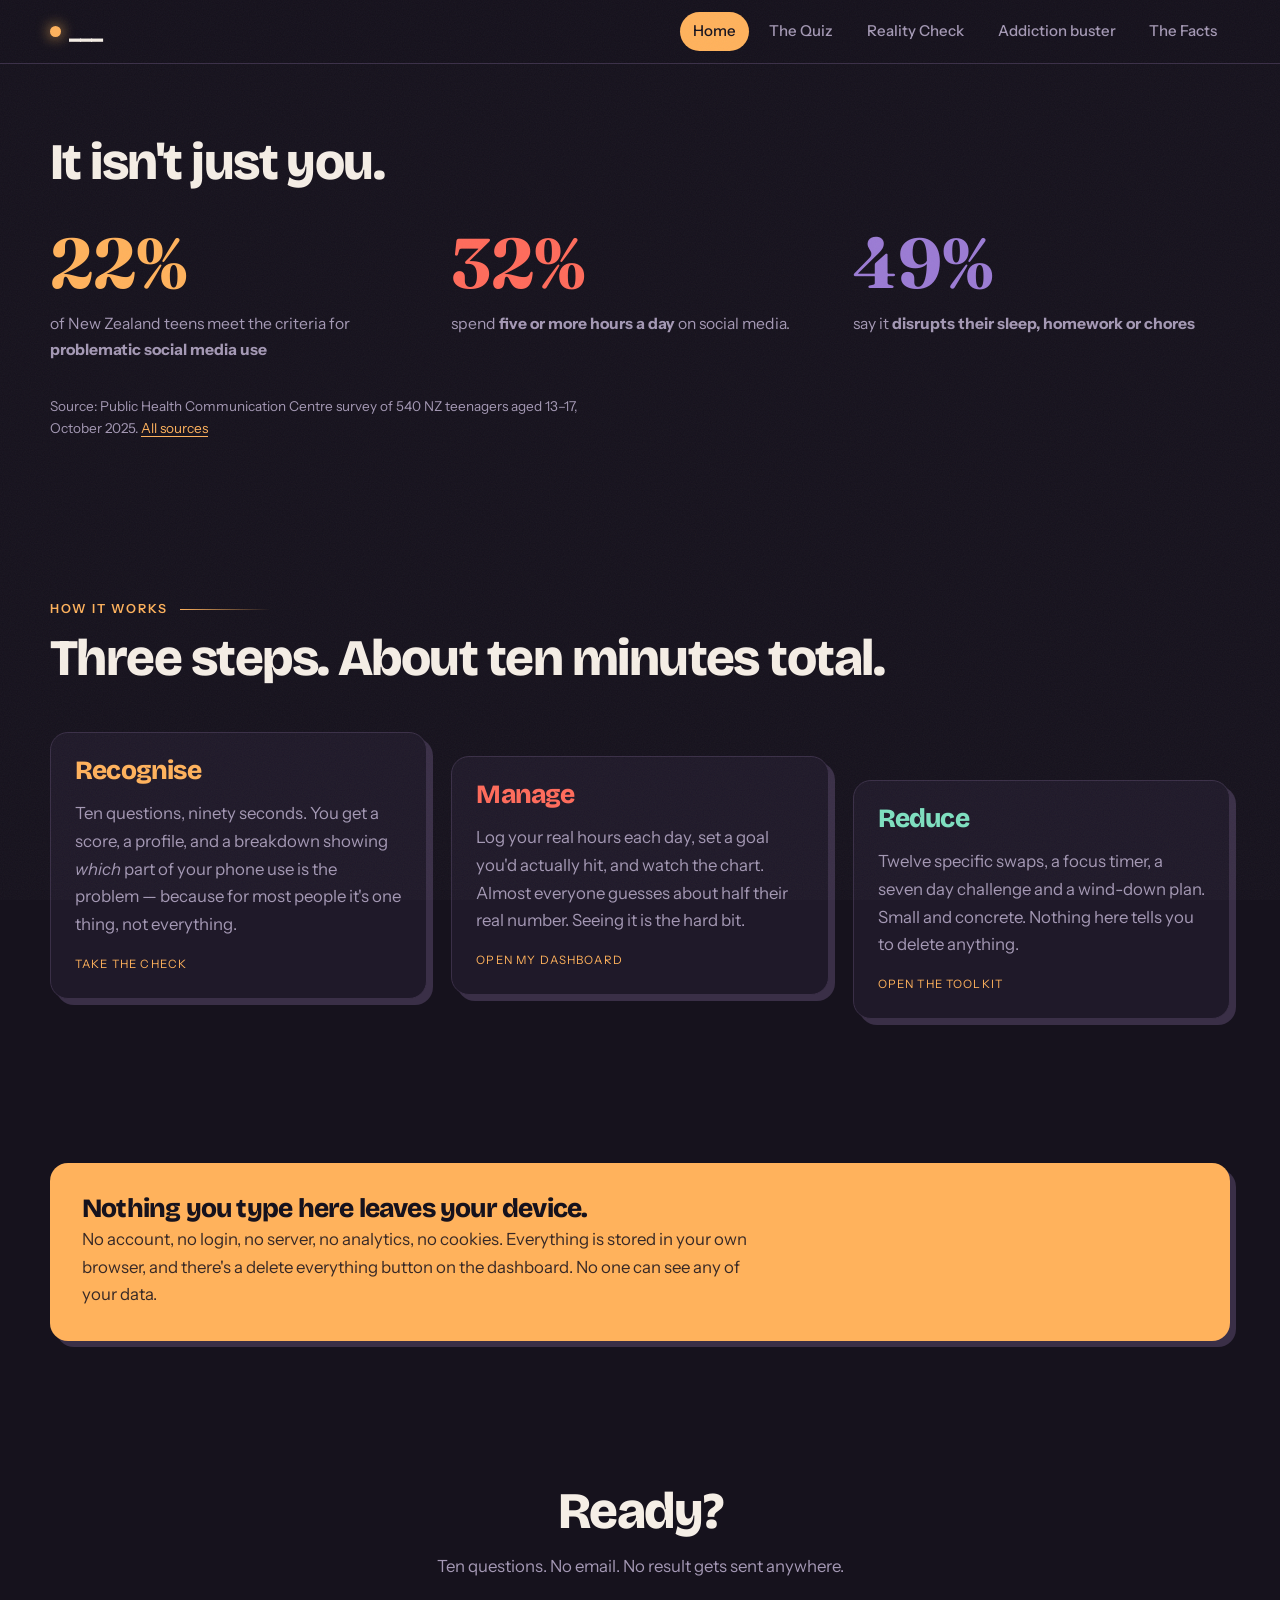
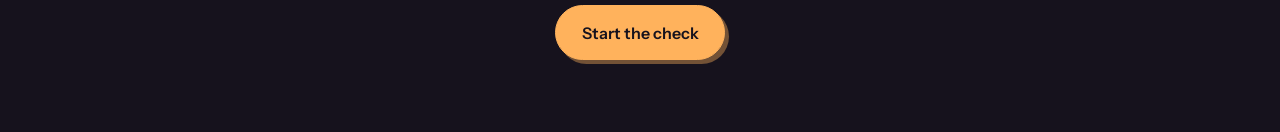
==== index.html @ 81e36aaa "Website rebuild commit" ====
<!DOCTYPE html>
<html lang="en-NZ" data-theme="dark">
<head>
<meta charset="UTF-8">
<meta name="viewport" content="width=device-width, initial-scale=1">
<title>screen addiction website</title>
<meta name="description" content="A private, judgement-free tool for NZ teenagers to recognise, manage and reduce screen addiction. Nothing leaves your device.">

<link rel="preconnect" href="https://fonts.googleapis.com">
<link rel="preconnect" href="https://fonts.gstatic.com" crossorigin>
<link href="https://fonts.googleapis.com/css2?family=Bricolage+Grotesque:opsz,wght@12..96,400;12..96,700;12..96,800&family=Instrument+Sans:wght@400;500;600&family=Fraunces:opsz,wght@9..144,700&display=swap" rel="stylesheet">
<link rel="stylesheet" href="style.css">
</head>
<body>

<a class="skip-link" href="#main">Skip to content</a>

<!-- ============================== HEADER ============================== -->
<header class="site-header">
  <div class="wrap">
    <a class="brand" href="index.html"><span class="brand-dot"></span>___</a>
    <nav class="nav" aria-label="Main">
      <a href="index.html" aria-current="page">Home</a>
      <a href="The Quiz.html">The Quiz</a>
      <a href="Reality Check.html">Reality Check</a>
      <a href="Addiction buster.html">Addiction buster</a>
      <a href="The facts.html">The Facts</a>
    </nav>
    
  </div>
</header>

<main id="main">
  
  <!-- ============================== STATS ============================= -->
  <section>
    <div class="wrap">
      
      <h2 class="reveal" style="margin-bottom:2.5rem">It isn't just you.</h2>

      <div class="grid grid-3">
        <div class="stat reveal">
          <div class="stat-num" data-count="22" data-suffix="%">22%</div>
          <p>of New Zealand teens meet the criteria for <strong>problematic social media use</strong></p>
        </div>
        <div class="stat reveal">
          <div class="stat-num" data-count="32" data-suffix="%">32%</div>
          <p>spend <strong>five or more hours a day</strong> on social media.</p>
        </div>
        <div class="stat reveal">
          <div class="stat-num" data-count="49" data-suffix="%">49%</div>
          <p>say it <strong>disrupts their sleep, homework or chores</strong></p>
        </div>
      </div>

      <p class="reveal" style="margin-top:2rem;font-size:.85rem;color:var(--muted)">
        Source: Public Health Communication Centre survey of 540 NZ teenagers aged 13–17, October 2025.
        <a href="learn.html#sources">All sources </a>
      </p>
    </div>
  </section>
<!-- ========================= STEPS ============================== -->
  <section>
    <div class="wrap">
      <p class="eyebrow reveal">How it works</p>
      <h2 class="reveal" style="margin-bottom:3rem">Three steps. About ten minutes total.</h2>

      <div class="grid grid-3 steps">
        <a href="check.html" class="card card-hard step reveal" style="text-decoration:none;color:inherit">
         
          <h3 style="color:var(--amber)">Recognise</h3>
          <p style="color:var(--muted)">Ten questions, ninety seconds. You get a score, a profile, and a breakdown showing
            <em>which</em> part of your phone use is the problem — because for most people it's one thing, not everything.</p>
          <span class="flip-hint">Take the check </span>
        </a>

        <a href="dashboard.html" class="card card-hard step reveal" style="text-decoration:none;color:inherit">
         
          <h3 style="color:var(--coral)">Manage</h3>
          <p style="color:var(--muted)">Log your real hours each day, set a goal you'd actually hit, and watch the chart.
            Almost everyone guesses about half their real number. Seeing it is the hard bit.</p>
          <span class="flip-hint">Open my dashboard </span>
        </a>

        <a href="toolkit.html" class="card card-hard step reveal" style="text-decoration:none;color:inherit">
         
          <h3 style="color:var(--mint)">Reduce</h3>
          <p style="color:var(--muted)">Twelve specific swaps, a focus timer, a seven day challenge and a wind-down plan.
            Small and concrete. Nothing here tells you to delete anything.</p>
          <span class="flip-hint">Open the toolkit </span>
        </a>
      </div>
    </div>
  </section>

<!-- ========================= PRIVACY ============================ -->
  <section>
    <div class="wrap">
      <div class="band reveal">
        <div style="flex:1;min-width:260px">
          <h3>Nothing you type here leaves your device.</h3>
          <p>No account, no login, no server, no analytics, no cookies. Everything is stored in your own browser,
             and there's a delete everything button on the dashboard. No one can see any of your data.</p>
        </div>
      </div>
    </div>
  </section>

  <!-- ============================== QUIZZ ============================ -->
  <section style="text-align:center">
    <div class="wrap">
      <h2 class="reveal">Ready?</h2>
      <p class="reveal" style="margin-inline:auto;color:var(--muted)">
        Ten questions. No email. No result gets sent anywhere.
      </p>
      <div class="btn-row reveal" style="justify-content:center;margin-top:1.5rem">
        <a class="btn btn-primary" href="check.html">Start the check </a> 





      </div>
    </div>
  </section>

</main>






</body></html>
    </head>
    <body>

        <script src="" async defer></script>
    </body>



</html>
---- style.css ----
/* ==========================================================================
   style.css
  (index.html)
       <link rel="stylesheet" href="css/style.css">
   ========================================================================== */

:root {
  /* ---- */
  --ink:    #16121D;   /* page background */
  --night:  #1F1929;   /* cards and raised surfaces */
  --raised: #271F33;   /* buttons, inputs, tracks */
  --edge:   #3A2F47;   /* hairline borders */
  --cream:  #F5EEE6;   /* main text */
  --muted:  #A498B4;   /* secondary text */

  --amber:  #FFB25C;   /* PRIMARY accent buttons, highlights, the glow */
  --coral:  #FF6B5B;   /* warnings, "over goal" */
  --mint:   #7EE0C0;   /* success, "under goal" */
  --violet: #9B7BD4;   /* third data colour */

  --on-accent: #16121D;  /* the main text colour */

  /* ---- Type */
  --display: "Bricolage Grotesque", "Trebuchet MS", sans-serif;  /* headings */
  --body:    "Instrument Sans", "Segoe UI", sans-serif;          /* body text */
  --figure:  "Fraunces", Georgia, serif;                         /* big numbers */

  /* ---- Spacing scale. */
  --s1: 0.5rem;  --s2: 0.75rem; --s3: 1rem;   --s4: 1.5rem;
  --s5: 2rem;    --s6: 3rem;    --s7: 4.5rem; --s8: 7rem;

  --radius: 18px;
  --maxw: 1180px;

  /* */
  --shadow-hard: 6px 6px 0 var(--edge);
}

/* ---- */
[data-theme="light"] {
  --ink:    #F5EEE6;
  --night:  #FFFFFF;
  --raised: #FBF6EF;
  --edge:   #E0D3C3;
  --cream:  #201A29;
  --muted:  #6B5F78;

  --amber:  #96530A;   /* 5.16:1 on cream */
  --coral:  #B82A17;   /* 5.40:1 on cream */
  --mint:   #0C6B52;   /* 5.63:1 on cream */
  --violet: #5B3FA0;   /* 6.85:1 on cream */

  --on-accent: #FFFFFF;
}


/* ==== BASE == */


*, *::before, *::after { box-sizing: border-box; }

html {
  scroll-behavior: smooth;
  -webkit-text-size-adjust: 100%;
  overflow-x: hidden;          
}

body {
  margin: 0;
  background: var(--ink);
  color: var(--cream);
  font-family: var(--body);
  font-size: 1.05rem;
  line-height: 1.65;
  -webkit-font-smoothing: antialiased;
  overflow-x: hidden;
}

h1, h2, h3, h4 {
  font-family: var(--display);
  font-weight: 800;
  letter-spacing: -0.03em;     
  line-height: 1.02;
  margin: 0 0 var(--s3);
  text-wrap: balance;          
}


h1 { font-size: clamp(2.6rem, 7vw, 5.2rem); }
h2 { font-size: clamp(2rem, 4.4vw, 3.2rem); }
h3 { font-size: clamp(1.25rem, 2.2vw, 1.65rem); }

p { margin: 0 0 var(--s3); max-width: 62ch; }   

a { color: var(--amber); text-decoration-thickness: 1px; text-underline-offset: 3px; }
a:hover { color: var(--cream); }

img, svg { max-width: 100%; }


:focus-visible {
  outline: 3px solid var(--amber);
  outline-offset: 3px;
  border-radius: 4px;
}


.sr-only {
  position: absolute; width: 1px; height: 1px;
  padding: 0; margin: -1px; overflow: hidden;
  clip: rect(0 0 0 0); white-space: nowrap; border: 0;
}

/* "Skip to content that is hidden until a keyboard user tabs to it. */
.skip-link {
  position: absolute; left: var(--s3); top: -100px;
  background: var(--amber); color: var(--on-accent);
  padding: var(--s2) var(--s4); border-radius: 0 0 12px 12px;
  font-weight: 600; z-index: 200; transition: top 0.2s;
}
.skip-link:focus { top: 0; }


/* ==TEXTURE */


body::after {
  content: "";
  position: fixed; inset: 0;
  pointer-events: none;
  z-index: 100;
  opacity: 0.045;
  background-image: url("data:image/svg+xml,%3Csvg xmlns='http://www.w3.org/2000/svg' width='200' height='200'%3E%3Cfilter id='n'%3E%3CfeTurbulence type='fractalNoise' baseFrequency='0.85' numOctaves='3'/%3E%3C/filter%3E%3Crect width='200' height='200' filter='url(%23n)'/%3E%3C/svg%3E");
}

/* ===LAYOUT HELPERS */


.wrap { width: min(100% - 2.5rem, var(--maxw)); margin-inline: auto; }


section { position: relative; padding-block: var(--s7); overflow-x: clip; }


.eyebrow {
  font-family: var(--body);
  font-size: 0.78rem;
  font-weight: 600;
  letter-spacing: 0.16em;
  text-transform: uppercase;
  color: var(--amber);
  margin-bottom: var(--s2);
  display: flex; align-items: center; gap: var(--s2);
}
.eyebrow::after {
  content: ""; height: 1px; flex: 1; max-width: 90px;
  background: linear-gradient(90deg, var(--amber), transparent);
}

.lede { font-size: 1.2rem; color: var(--muted); max-width: 58ch; }


.grid { display: grid; gap: var(--s4); }
.grid-3 { grid-template-columns: repeat(auto-fit, minmax(260px, 1fr)); }
.grid-2 { grid-template-columns: repeat(auto-fit, minmax(320px, 1fr)); }


/* ==HEADER & NAV */

.site-header {
  position: sticky; top: 0; z-index: 90;
  
  background: color-mix(in srgb, var(--ink) 86%, transparent);
  backdrop-filter: blur(14px);
  border-bottom: 1px solid var(--edge);
}
.site-header .wrap {
  display: flex; align-items: center; justify-content: space-between;
  gap: var(--s4); padding-block: var(--s2);
}

.brand {
  font-family: var(--display); font-weight: 800; font-size: 1.4rem;
  letter-spacing: -0.04em; color: var(--cream); text-decoration: none;
  display: flex; align-items: center; gap: 0.5rem;
}
.brand-dot {
  width: 11px; height: 11px; border-radius: 50%;
  background: var(--amber);
  box-shadow: 0 0 14px var(--amber);   /* the glow around the logo dot */
}

.nav { display: flex; gap: var(--s1); align-items: center; }
.nav a {
  color: var(--muted); text-decoration: none;
  font-size: 0.94rem; font-weight: 500;
  padding: 0.45rem 0.8rem; border-radius: 999px;
  transition: color 0.2s, background 0.2s;
}
.nav a:hover { color: var(--cream); background: var(--raised); }


.nav a[aria-current="page"] { color: var(--on-accent); background: var(--amber); }

.theme-toggle {
  background: var(--raised); border: 1px solid var(--edge); color: var(--cream);
  width: 40px; height: 40px; border-radius: 50%; cursor: pointer;
  display: grid; place-items: center; font-size: 1.05rem;
  transition: transform 0.2s, border-color 0.2s;
}
.theme-toggle:hover { transform: rotate(-18deg); border-color: var(--amber); }


/* ===BUTTONS */

.btn {
  display: inline-flex; align-items: center; justify-content: center; gap: 0.55rem;
  font-family: var(--body); font-weight: 600; font-size: 1rem;
  padding: 0.85rem 1.6rem;
  min-height: 48px;              
  border-radius: 999px;
  border: 1px solid var(--edge);
  background: var(--raised); color: var(--cream);
  text-decoration: none; cursor: pointer;
  transition: transform 0.18s, box-shadow 0.18s, background 0.18s;
}
.btn:hover { transform: translateY(-2px); color: var(--cream); }
.btn:active { transform: translateY(0); }
.btn:disabled { opacity: 0.45; cursor: not-allowed; transform: none; }


.btn-primary {
  background: var(--amber); color: var(--on-accent); border-color: var(--amber);
  box-shadow: 4px 4px 0 color-mix(in srgb, var(--amber) 40%, var(--ink));
}
.btn-primary:hover {
  color: var(--on-accent);
  box-shadow: 2px 2px 0 color-mix(in srgb, var(--amber) 40%, var(--ink));
}
.btn-ghost { background: transparent; }

.btn-row { display: flex; flex-wrap: wrap; gap: var(--s2); }


/* ===CARDS & THE PRIVACY BAND */

.card {
  background: var(--night);
  border: 1px solid var(--edge);
  border-radius: var(--radius);
  padding: var(--s4);
  position: relative;
}
.card-hard { box-shadow: var(--shadow-hard); }


.band {
  background: var(--amber); color: var(--on-accent);
  border-radius: var(--radius); padding: var(--s5);
  display: flex; align-items: center; gap: var(--s4); flex-wrap: wrap;
  box-shadow: var(--shadow-hard);
}
.band h3 { margin: 0 0 0.25rem; color: var(--on-accent); }
.band p  { margin: 0; color: var(--on-accent); opacity: 0.85; }
.band .lock { font-size: 2.6rem; line-height: 1; }

/* Small uppercase amber link text at the bottom of the step cards. */
.flip-hint {
  display: block; font-size: 0.72rem; letter-spacing: 0.1em;
  text-transform: uppercase; color: var(--amber);
}


/* ==========HERO - PICKUP COUNTER */

.hero { padding-block: var(--s8) var(--s7); overflow: hidden; }

.hero-inner {
  display: grid; grid-template-columns: 1.35fr 0.65fr;
  gap: var(--s6); align-items: center;
  position: relative; z-index: 1;      /* sits above the .glow */
}

.hero h1 .hl { color: var(--amber); position: relative; white-space: nowrap; }

.hero h1 .hl::after {
  content: ""; position: absolute;
  left: 0; right: 0; bottom: -0.06em; height: 0.12em;
  background: var(--amber); opacity: 0.35;
  border-radius: 999px;
  transform: rotate(-0.6deg);
}

/* The 96  */
.counter-block { text-align: center; }
.counter-num {
  font-family: var(--figure);          
  font-size: clamp(5rem, 13vw, 9rem);
  font-weight: 700; line-height: 0.85;
  color: var(--amber);
  text-shadow: 0 0 60px color-mix(in srgb, var(--amber) 45%, transparent);
  font-variant-numeric: tabular-nums;  
}
.counter-label {
  font-size: 0.8rem; letter-spacing: 0.15em; text-transform: uppercase;
  color: var(--muted); margin-top: var(--s2);
}


/* ===STATS AND THE THREE NUMBERED STEPS */

.stat { text-align: left; }
.stat-num {
  font-family: var(--figure); font-weight: 700;
  font-size: clamp(3rem, 6vw, 4.4rem); line-height: 1;
  color: var(--amber); font-variant-numeric: tabular-nums;
}

.stat:nth-child(2) .stat-num { color: var(--coral); }
.stat:nth-child(3) .stat-num { color: var(--violet); }
.stat p { color: var(--muted); margin: var(--s2) 0 0; font-size: 0.98rem; }


.step { position: relative; overflow: hidden; }
.step .ghost-num {
  position: absolute; top: -2.2rem; right: -0.5rem;
  font-family: var(--display); font-weight: 800; font-size: 8rem;
  color: var(--cream); opacity: 0.05;
  pointer-events: none; line-height: 1;
}

/* Staircase the three cards down the page so the row isn't a flat line. */
.steps { align-items: start; }
.steps .step:nth-child(2) { margin-top: var(--s4); }
.steps .step:nth-child(3) { margin-top: calc(var(--s4) * 2); }


/* ====FOOTER */

.site-footer {
  border-top: 1px solid var(--edge);
  padding-block: var(--s6) var(--s5);
  color: var(--muted); font-size: 0.9rem;
}
.site-footer h4 { font-size: 1rem; color: var(--cream); margin-bottom: var(--s2); }
.site-footer ul { list-style: none; padding: 0; margin: 0; }
.site-footer li { margin-bottom: 0.35rem; }
.footer-bottom {
  margin-top: var(--s5); padding-top: var(--s4);
  border-top: 1px solid var(--edge); font-size: 0.82rem;
}


/* ====MOTION & SCROLL REVEALS */




@keyframes riseIn {
  from { opacity: 0; transform: translateY(26px); }
  to   { opacity: 1; transform: none; }
}
.load-in > * { animation: riseIn 0.8s cubic-bezier(0.2, 0.7, 0.3, 1) both; }
.load-in > *:nth-child(1) { animation-delay: 0.05s; }
.load-in > *:nth-child(2) { animation-delay: 0.12s; }
.load-in > *:nth-child(3) { animation-delay: 0.19s; }
.load-in > *:nth-child(4) { animation-delay: 0.26s; }
.load-in > *:nth-child(5) { animation-delay: 0.33s; }


@media (prefers-reduced-motion: reduce) {
  *, *::before, *::after {
    animation-duration: 0.001ms !important;
    animation-iteration-count: 1 !important;
    transition-duration: 0.001ms !important;
    scroll-behavior: auto !important;
  }
  .reveal { opacity: 1; transform: none; }
}


/* ====RESPONSIVE for mobile etc devices */

/*iPad size devices */
@media (max-width: 900px) {
  .hero-inner { grid-template-columns: 1fr; gap: var(--s5); }
  .counter-block { order: -1; }             
  .steps .step { margin-top: 0 !important; } 
}

/* ---- Phones */
@media (max-width: 640px) {
  :root { --s7: 3.2rem; --s8: 4rem; }        

  .site-header .wrap { flex-wrap: wrap; gap: var(--s2); }
  .nav {
    order: 3; flex: 0 0 100%;
    overflow-x: auto; -webkit-overflow-scrolling: touch;
    padding-bottom: 0.4rem; scrollbar-width: none;
  }
  .nav::-webkit-scrollbar { display: none; }
  .nav a { white-space: nowrap; flex: 0 0 auto; }

  .band { flex-direction: column; align-items: flex-start; }

  .btn { width: 100%; }                      
  .btn-row .btn { width: auto; flex: 1 1 auto; }
}


@media print {
  .site-header, .site-footer, .btn, body::after, .glow { display: none !important; }
  body { background: #fff; color: #000; }
}
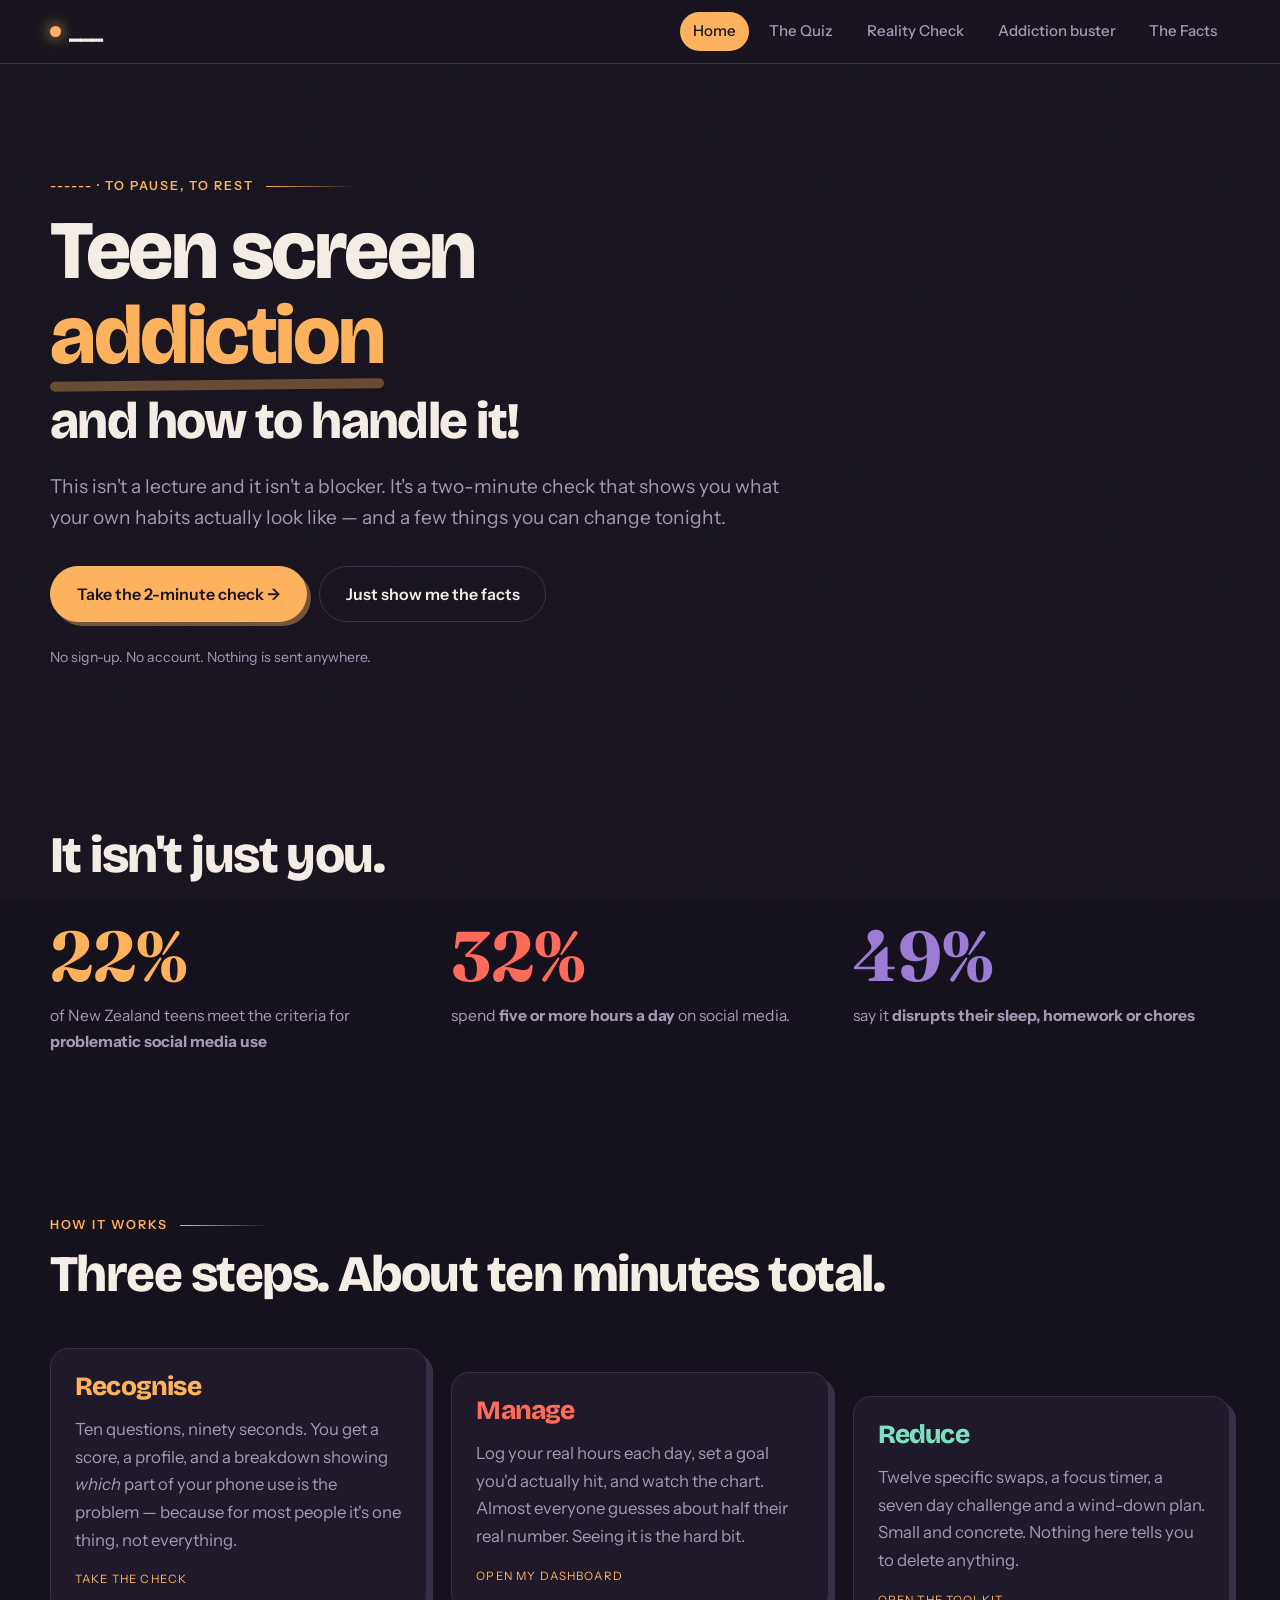
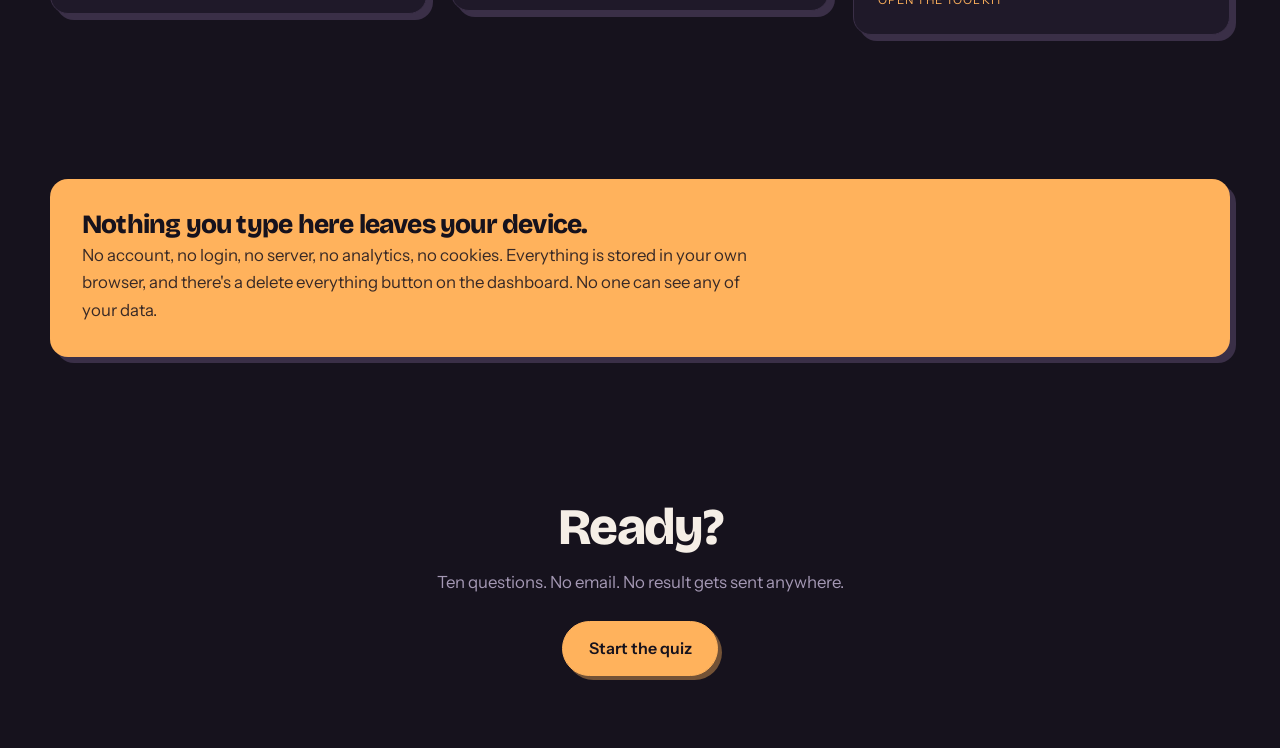
==== commit 6f7171f7: "changed page title - code:" ====
--- a/index.html
+++ b/index.html
@@ -31,8 +31,42 @@
 </header>
 
 <main id="main">
+
+
+  <!-- ============================== HERO ============================== -->
+  <section class="hero">
+    <div class="glow" aria-hidden="true"></div>
+    <div class="wrap">
+      <div class="hero-inner load-in">
+        <div>
+          <p class="eyebrow">------ · to pause, to rest</p>
+          <h1>Teen screen <span class="hl">addiction</span></h1>
+          <h2>and how to handle it!</h2>
+          <p class="lede" style="margin-top:1.5rem">
+            This isn't a lecture and it isn't a blocker. It's a two-minute check
+            that shows you what your own habits actually look like — and a few
+            things you can change tonight.
+          </p>
+          <div class="btn-row" style="margin-top:2rem">
+            <a class="btn btn-primary" href="The Quiz.html">Take the 2-minute check →</a>
+            <a class="btn btn-ghost" href="The facts.html">Just show me the facts</a>
+          </div>
+          <p style="margin-top:1.5rem;font-size:.88rem;color:var(--muted)">
+            No sign-up. No account. Nothing is sent anywhere.
+          </p>
+        </div>
+
+        <div>
+
+        </div>
+      </div>
+    </div>
+  </section>
+
+
+
+  <!-- ============================== STATS ============================= -->
   
-  <!-- ============================== STATS ============================= -->
   <section>
     <div class="wrap">
       
@@ -53,9 +87,6 @@
         </div>
       </div>
 
-      <p class="reveal" style="margin-top:2rem;font-size:.85rem;color:var(--muted)">
-        Source: Public Health Communication Centre survey of 540 NZ teenagers aged 13–17, October 2025.
-        <a href="learn.html#sources">All sources </a>
       </p>
     </div>
   </section>
@@ -66,7 +97,7 @@
       <h2 class="reveal" style="margin-bottom:3rem">Three steps. About ten minutes total.</h2>
 
       <div class="grid grid-3 steps">
-        <a href="check.html" class="card card-hard step reveal" style="text-decoration:none;color:inherit">
+        <a href="The Quiz.html" class="card card-hard step reveal" style="text-decoration:none;color:inherit">
          
           <h3 style="color:var(--amber)">Recognise</h3>
           <p style="color:var(--muted)">Ten questions, ninety seconds. You get a score, a profile, and a breakdown showing
@@ -74,7 +105,7 @@
           <span class="flip-hint">Take the check </span>
         </a>
 
-        <a href="dashboard.html" class="card card-hard step reveal" style="text-decoration:none;color:inherit">
+        <a href="Reality Check.html" class="card card-hard step reveal" style="text-decoration:none;color:inherit">
          
           <h3 style="color:var(--coral)">Manage</h3>
           <p style="color:var(--muted)">Log your real hours each day, set a goal you'd actually hit, and watch the chart.
@@ -82,7 +113,7 @@
           <span class="flip-hint">Open my dashboard </span>
         </a>
 
-        <a href="toolkit.html" class="card card-hard step reveal" style="text-decoration:none;color:inherit">
+        <a href="Addiction buster.html" class="card card-hard step reveal" style="text-decoration:none;color:inherit">
          
           <h3 style="color:var(--mint)">Reduce</h3>
           <p style="color:var(--muted)">Twelve specific swaps, a focus timer, a seven day challenge and a wind-down plan.
@@ -114,7 +145,7 @@
         Ten questions. No email. No result gets sent anywhere.
       </p>
       <div class="btn-row reveal" style="justify-content:center;margin-top:1.5rem">
-        <a class="btn btn-primary" href="check.html">Start the check </a> 
+        <a class="btn btn-primary" href="The Quiz.html">Start the quiz </a> 
 
 
 
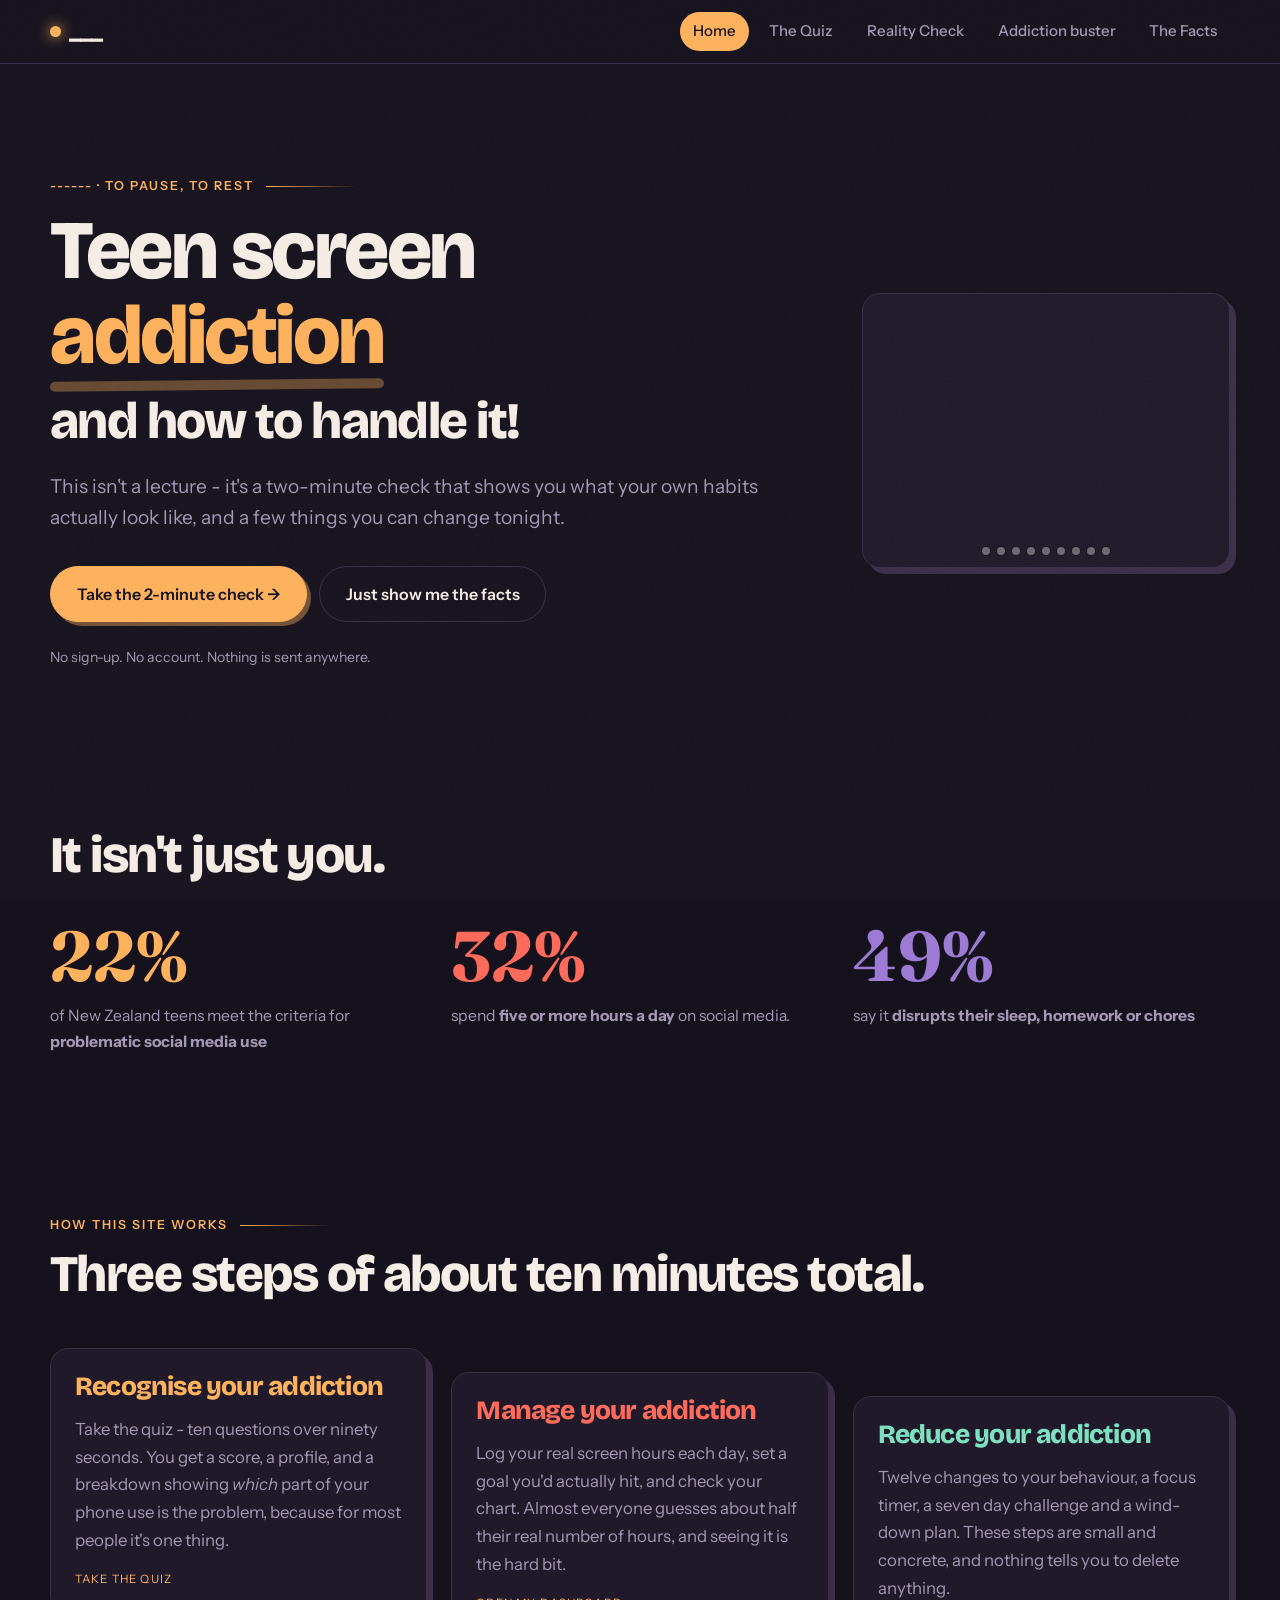
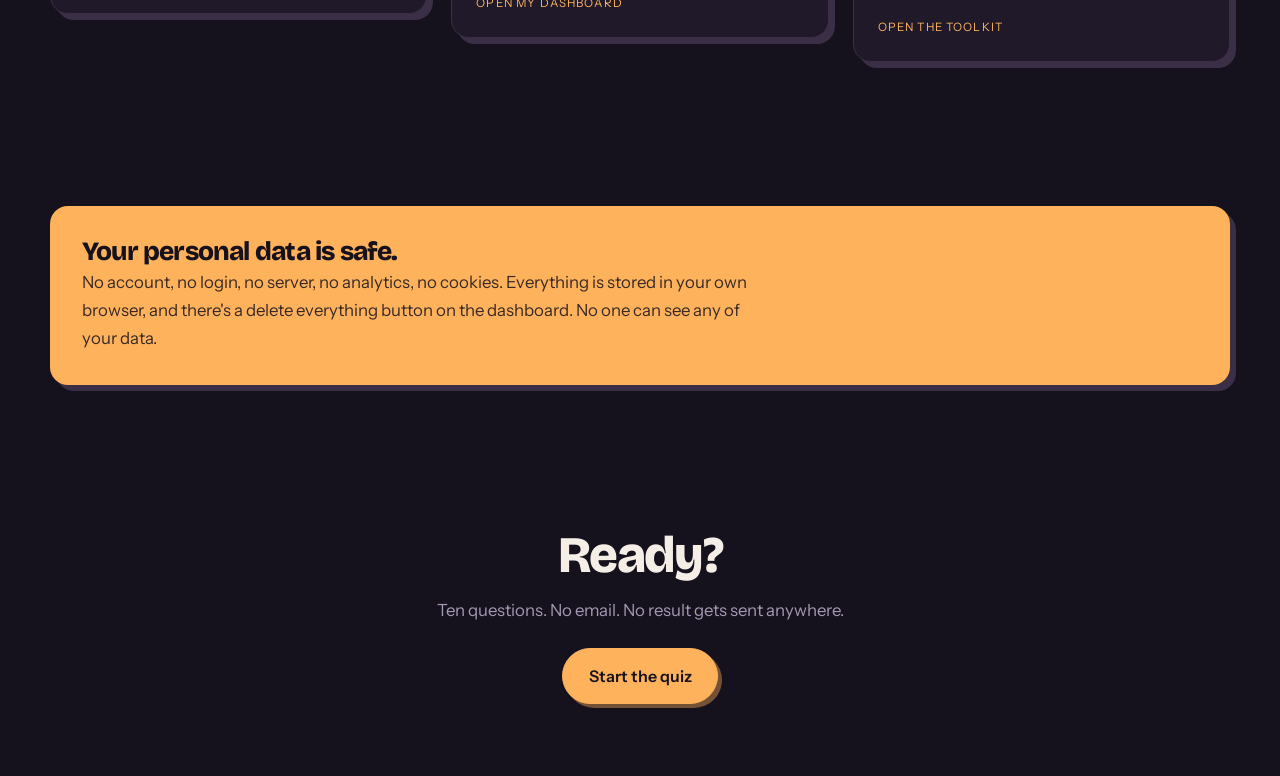
==== commit c6c1cc98: "updated photo cycle and added quiz questions" ====
--- a/index.html
+++ b/index.html
@@ -43,8 +43,8 @@
           <h1>Teen screen <span class="hl">addiction</span></h1>
           <h2>and how to handle it!</h2>
           <p class="lede" style="margin-top:1.5rem">
-            This isn't a lecture and it isn't a blocker. It's a two-minute check
-            that shows you what your own habits actually look like — and a few
+            This isn't a lecture - it's a two-minute check
+            that shows you what your own habits actually look like, and a few
             things you can change tonight.
           </p>
           <div class="btn-row" style="margin-top:2rem">
@@ -58,6 +58,24 @@
 
         <div>
 
+  <div>
+    <div>
+  <div class="slideshow">
+    <img src="Kidsonphone1.jpeg" alt="Teenager in bed looking at phone while on computer.">
+    <img src="Kidsonphone2.jpeg" alt="two teenagers, one sitting outsidewhile on their devices.">
+    <img src="Kidsonphone3.jpeg" alt="close up of two teenagers on their phones.">
+    <img src="Kidsonphone4.jpeg" alt="three teenagers looking at a computer.">
+    <img src="Kidsonphone5.jpeg" alt="Bird eye veiw over looking teenager lying down in bed surrounded by devices.">
+    <img src="Kidsonphone6.jpeg" alt="Teenager lying in bed looking at computer.">
+    <img src="Kidsonphone7.jpeg" alt="Teenager in bed surrounded by lots of devices.">
+    <img src="Kidsonphone8.jpeg" alt="Four teenagers in nature but are all looking at their phones.">
+    <img src="Kidsonphone9.jpeg" alt="Three teenagers looking at their phones and computers.">
+     <div class="slideshow-dots" aria-hidden="true">
+        <span></span><span></span><span></span><span></span><span></span><span></span><span></span><span></span><span></span>
+</div>
+    </div>
+  </div>
+</div>
         </div>
       </div>
     </div>
@@ -93,31 +111,31 @@
 <!-- ========================= STEPS ============================== -->
   <section>
     <div class="wrap">
-      <p class="eyebrow reveal">How it works</p>
-      <h2 class="reveal" style="margin-bottom:3rem">Three steps. About ten minutes total.</h2>
+      <p class="eyebrow reveal">How this site works</p>
+      <h2 class="reveal" style="margin-bottom:3rem">Three steps of about ten minutes total.</h2>
 
       <div class="grid grid-3 steps">
         <a href="The Quiz.html" class="card card-hard step reveal" style="text-decoration:none;color:inherit">
          
-          <h3 style="color:var(--amber)">Recognise</h3>
-          <p style="color:var(--muted)">Ten questions, ninety seconds. You get a score, a profile, and a breakdown showing
-            <em>which</em> part of your phone use is the problem — because for most people it's one thing, not everything.</p>
-          <span class="flip-hint">Take the check </span>
+          <h3 style="color:var(--amber)">Recognise your addiction</h3>
+          <p style="color:var(--muted)">Take the quiz - ten questions over ninety seconds. You get a score, a profile, and a breakdown showing
+            <em>which</em> part of your phone use is the problem, because for most people it's one thing.</p>
+          <span class="flip-hint">Take the quiz</span>
         </a>
 
         <a href="Reality Check.html" class="card card-hard step reveal" style="text-decoration:none;color:inherit">
          
-          <h3 style="color:var(--coral)">Manage</h3>
-          <p style="color:var(--muted)">Log your real hours each day, set a goal you'd actually hit, and watch the chart.
-            Almost everyone guesses about half their real number. Seeing it is the hard bit.</p>
+          <h3 style="color:var(--coral)">Manage your addiction</h3>
+          <p style="color:var(--muted)">Log your real screen hours each day, set a goal you'd actually hit, and check your chart.
+            Almost everyone guesses about half their real number of hours, and seeing it is the hard bit.</p>
           <span class="flip-hint">Open my dashboard </span>
         </a>
 
         <a href="Addiction buster.html" class="card card-hard step reveal" style="text-decoration:none;color:inherit">
          
-          <h3 style="color:var(--mint)">Reduce</h3>
-          <p style="color:var(--muted)">Twelve specific swaps, a focus timer, a seven day challenge and a wind-down plan.
-            Small and concrete. Nothing here tells you to delete anything.</p>
+          <h3 style="color:var(--mint)">Reduce your addiction</h3>
+          <p style="color:var(--muted)">Twelve changes to your behaviour, a focus timer, a seven day challenge and a wind-down plan.
+            These steps are small and concrete, and nothing tells you to delete anything.</p>
           <span class="flip-hint">Open the toolkit </span>
         </a>
       </div>
@@ -129,7 +147,7 @@
     <div class="wrap">
       <div class="band reveal">
         <div style="flex:1;min-width:260px">
-          <h3>Nothing you type here leaves your device.</h3>
+          <h3>Your personal data is safe.</h3>
           <p>No account, no login, no server, no analytics, no cookies. Everything is stored in your own browser,
              and there's a delete everything button on the dashboard. No one can see any of your data.</p>
         </div>
@@ -147,19 +165,11 @@
       <div class="btn-row reveal" style="justify-content:center;margin-top:1.5rem">
         <a class="btn btn-primary" href="The Quiz.html">Start the quiz </a> 
 
-
-
-
-
       </div>
     </div>
   </section>
 
 </main>
-
-
-
-
 
 
 </body></html>
--- a/style.css
+++ b/style.css
@@ -411,4 +411,89 @@
 @media print {
   .site-header, .site-footer, .btn, body::after, .glow { display: none !important; }
   body { background: #fff; color: #000; }
-}+}
+
+/*========================== images cycle ====================== */
+ 
+ 
+.slideshow {
+  position: relative;
+  aspect-ratio: 4 / 3;
+  border-radius: var(--radius);
+  overflow: hidden;
+  border: 1px solid var(--edge);
+  box-shadow: var(--shadow-hard);
+  background: var(--night);
+}
+ 
+.slideshow img {
+  position: absolute;
+  inset: 0;
+  width: 100%;
+  height: 100%;
+  object-fit: cover;
+  opacity: 0;
+  animation: slideFade 36s infinite;
+}
+ 
+@keyframes slideFade {
+  0%   { opacity: 0; }
+  2%   { opacity: 1; }
+  11%  { opacity: 1; }
+  13%  { opacity: 0; }
+  100% { opacity: 0; }
+}
+ 
+.slideshow img:nth-of-type(1) { animation-delay: 0s;  }
+.slideshow img:nth-of-type(2) { animation-delay: 4s;  }
+.slideshow img:nth-of-type(3) { animation-delay: 8s;  }
+.slideshow img:nth-of-type(4) { animation-delay: 12s; }
+.slideshow img:nth-of-type(5) { animation-delay: 16s; }
+.slideshow img:nth-of-type(6) { animation-delay: 20s; }
+.slideshow img:nth-of-type(7) { animation-delay: 24s; }
+.slideshow img:nth-of-type(8) { animation-delay: 28s; }
+.slideshow img:nth-of-type(9) { animation-delay: 32s; }
+ 
+.slideshow:hover img,
+.slideshow:hover .slideshow-dots span { animation-play-state: paused; }
+ 
+.slideshow-dots {
+  position: absolute;
+  left: 0; right: 0; bottom: 12px;
+  display: flex; justify-content: center; gap: 7px;
+  z-index: 2;
+}
+ 
+.slideshow-dots span {
+  width: 8px; height: 8px;
+  border-radius: 50%;
+  background: rgba(255, 255, 255, 0.35);
+  box-shadow: 0 0 0 1px rgba(0, 0, 0, 0.35);
+  animation: dotOn 36s infinite;
+}
+ 
+@keyframes dotOn {
+  0%   { background: rgba(255, 255, 255, 0.35); transform: scale(1); }
+  2%   { background: var(--amber);              transform: scale(1.3); }
+  11%  { background: var(--amber);              transform: scale(1.3); }
+  13%  { background: rgba(255, 255, 255, 0.35); transform: scale(1); }
+  100% { background: rgba(255, 255, 255, 0.35); transform: scale(1); }
+}
+ 
+.slideshow-dots span:nth-child(1) { animation-delay: 0s;  }
+.slideshow-dots span:nth-child(2) { animation-delay: 4s;  }
+.slideshow-dots span:nth-child(3) { animation-delay: 8s;  }
+.slideshow-dots span:nth-child(4) { animation-delay: 12s; }
+.slideshow-dots span:nth-child(5) { animation-delay: 16s; }
+.slideshow-dots span:nth-child(6) { animation-delay: 20s; }
+.slideshow-dots span:nth-child(7) { animation-delay: 24s; }
+.slideshow-dots span:nth-child(8) { animation-delay: 28s; }
+.slideshow-dots span:nth-child(9) { animation-delay: 32s; }
+ 
+@media (prefers-reduced-motion: reduce) {
+  .slideshow img,
+  .slideshow-dots span { animation: none; }
+  .slideshow img:nth-of-type(1)     { opacity: 1; }
+  .slideshow-dots span:nth-child(1) { background: var(--amber); }
+}
+ 
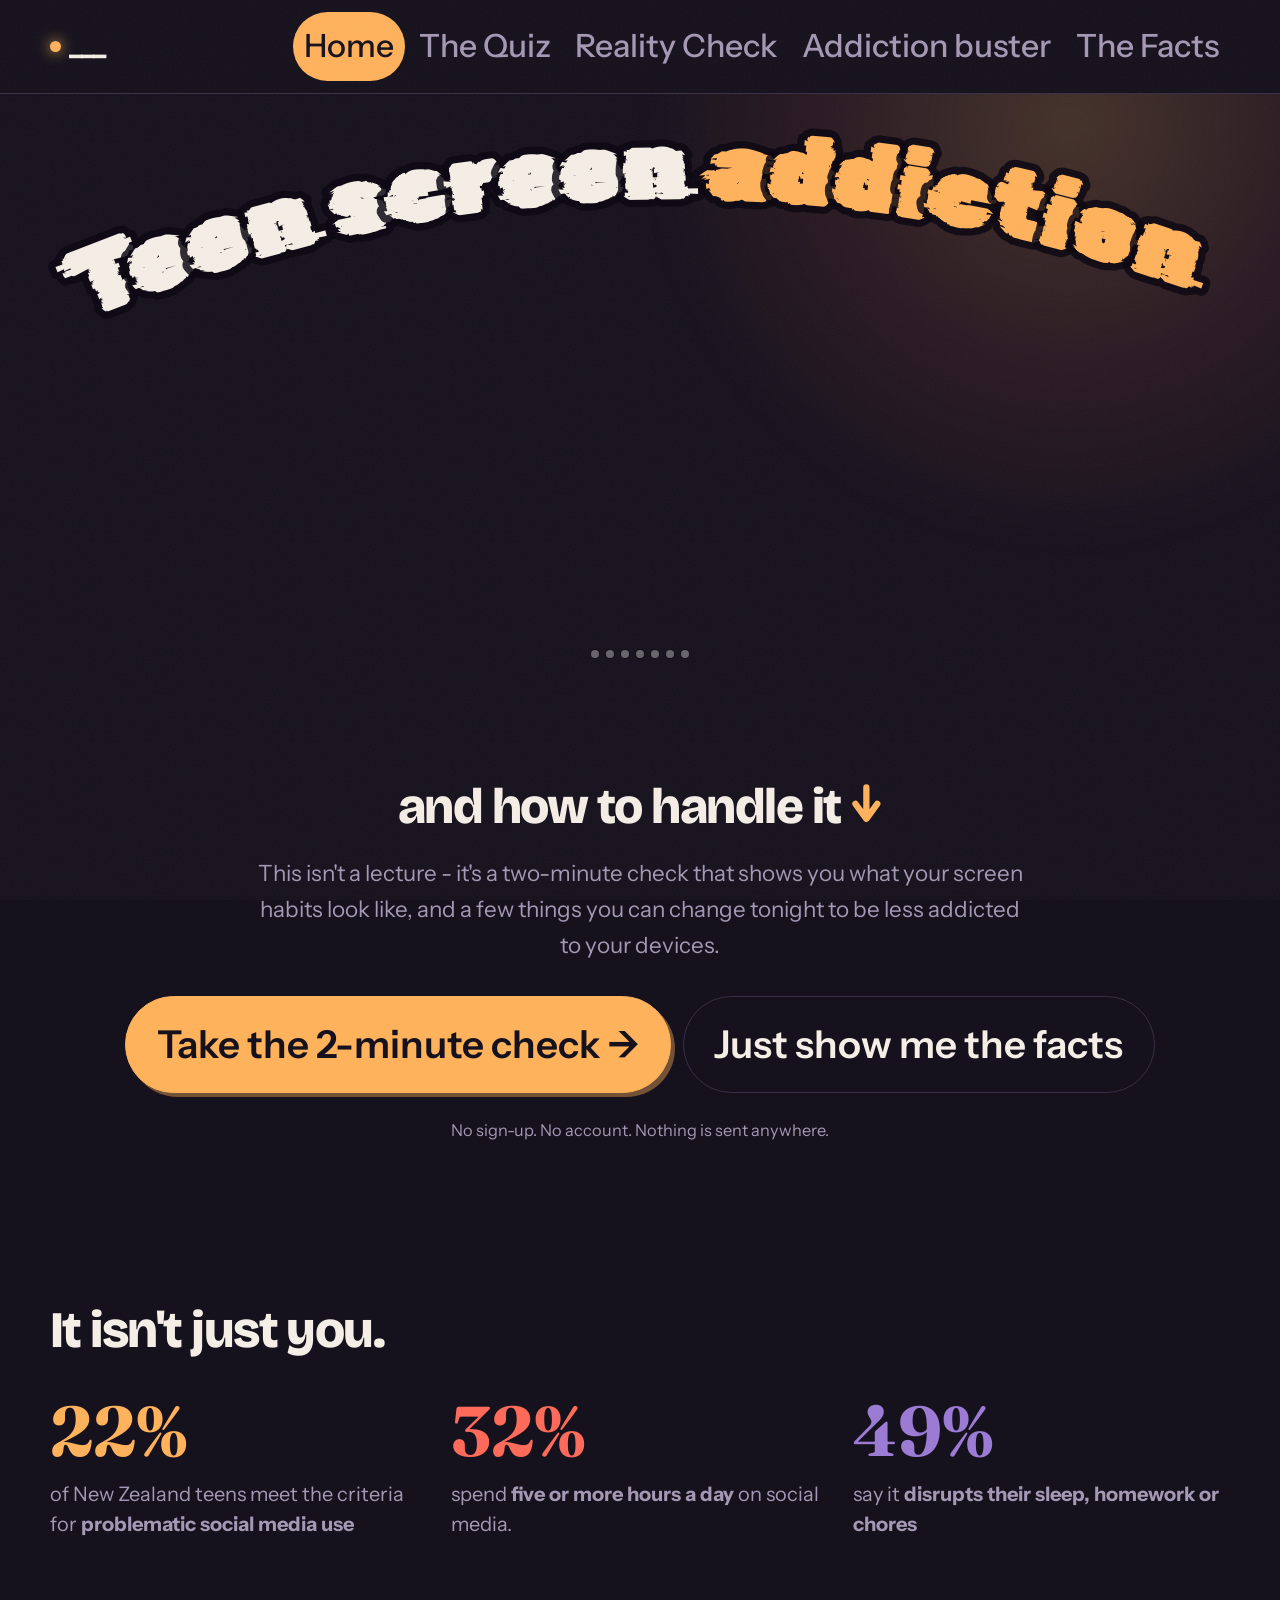
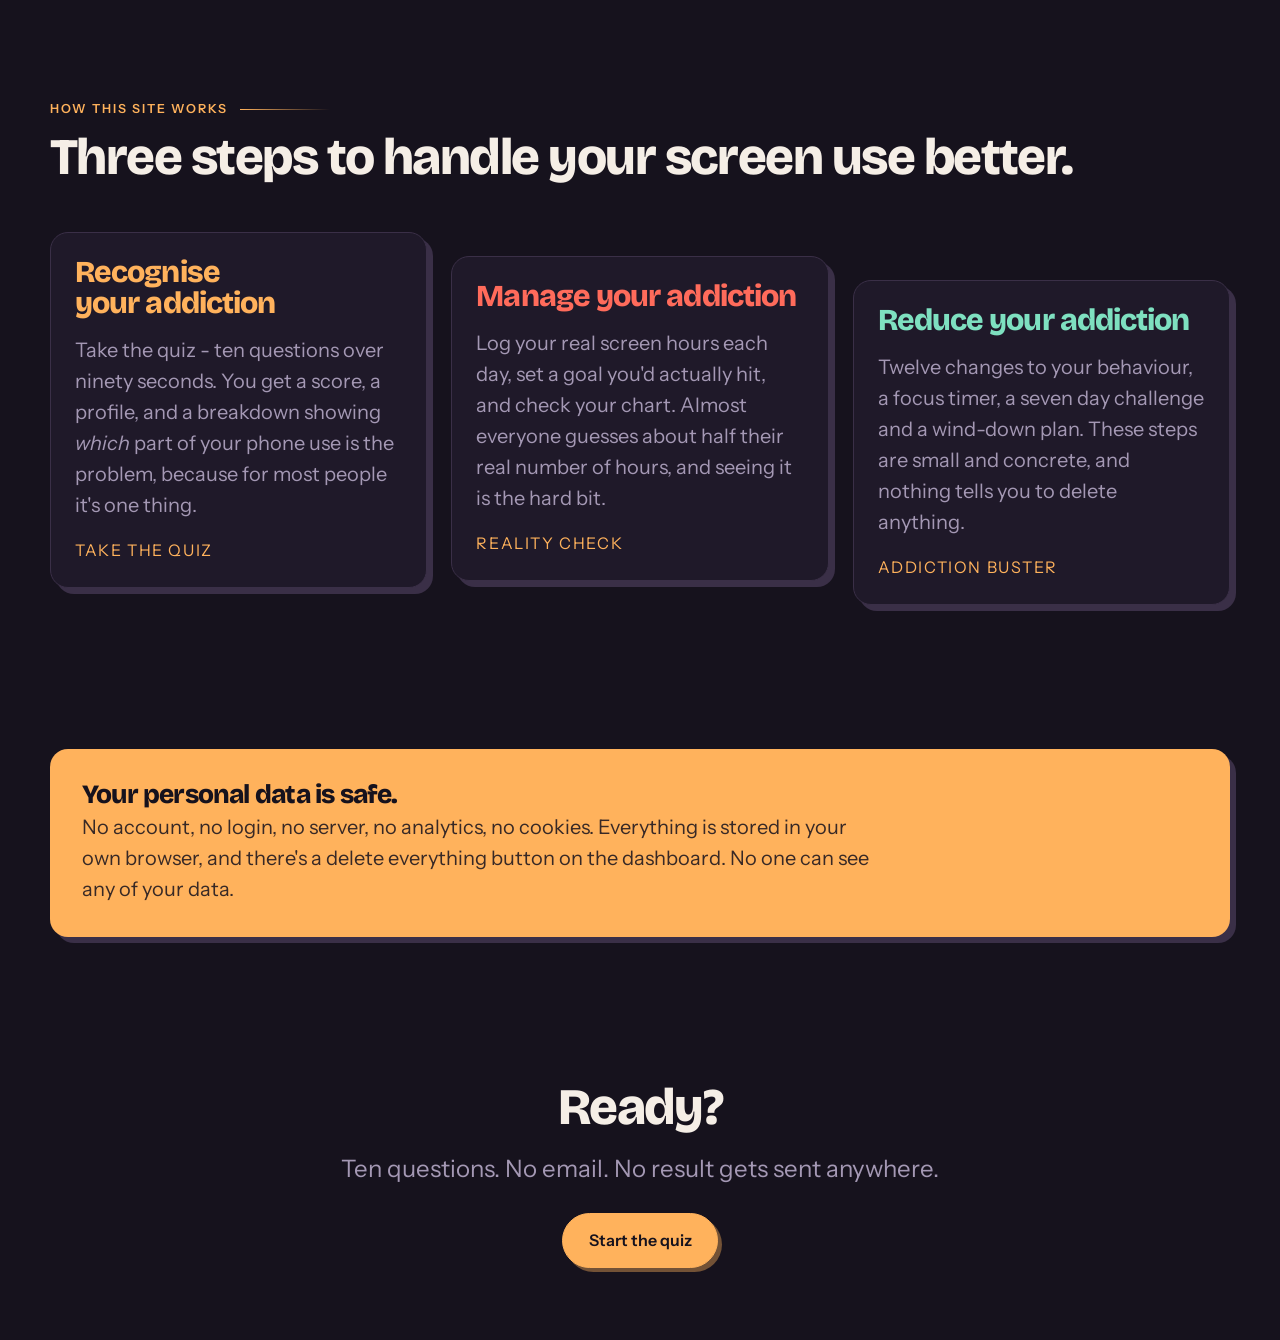
==== commit 1a74ae28: "updated with feedback changes" ====
--- a/index.html
+++ b/index.html
@@ -8,7 +8,7 @@
 
 <link rel="preconnect" href="https://fonts.googleapis.com">
 <link rel="preconnect" href="https://fonts.gstatic.com" crossorigin>
-<link href="https://fonts.googleapis.com/css2?family=Bricolage+Grotesque:opsz,wght@12..96,400;12..96,700;12..96,800&family=Instrument+Sans:wght@400;500;600&family=Fraunces:opsz,wght@9..144,700&display=swap" rel="stylesheet">
+<link href="https://fonts.googleapis.com/css2?family=Bricolage+Grotesque:opsz,wght@12..96,400;12..96,700;12..96,800&family=Instrument+Sans:wght@400;500;600&family=Fraunces:opsz,wght@9..144,700&family=Rubik+Glitch&display=swap" rel="stylesheet">
 <link rel="stylesheet" href="style.css">
 </head>
 <body>
@@ -26,12 +26,11 @@
       <a href="Addiction buster.html">Addiction buster</a>
       <a href="The facts.html">The Facts</a>
     </nav>
-    
+
   </div>
 </header>
 
 <main id="main">
-
 
   <!-- ============================== HERO ============================== -->
   <section class="hero">
@@ -39,55 +38,59 @@
     <div class="wrap">
       <div class="hero-inner load-in">
         <div>
-          <p class="eyebrow">------ · to pause, to rest</p>
-          <h1>Teen screen <span class="hl">addiction</span></h1>
-          <h2>and how to handle it!</h2>
+
+          <div class="cloud-stack">
+          <h1 class="arc-title">
+            <span class="sr-only">Teen screen addiction</span>
+            <svg viewBox="0 0 800 400" aria-hidden="true" focusable="false">
+              <path id="titleArc" fill="none" d="M24,143 Q399,-21 774,124"/>
+              <text class="arc-text">
+                <textPath href="#titleArc" xlink:href="#titleArc"
+                          startOffset="50%" text-anchor="middle"
+                          >Teen&#160;screen&#160;<tspan class="arc-hl">addiction</tspan></textPath>
+              </text>
+            </svg>
+          </h1>
+
+          <div class="slideshow">
+          <img src="Kidsonphone1.jpeg" alt="Teenager in bed looking at phone while on computer.">
+          <img src="Kidsonphone2.jpeg" alt="two teenagers, one sitting outsidewhile on their devices.">
+          <img src="Kidsonphone4.jpeg" alt="three teenagers looking at a computer.">
+          <img src="Kidsonphone5.jpeg" alt="Bird eye veiw over looking teenager lying down in bed surrounded by devices.">
+          <img src="Kidsonphone7.jpeg" alt="Teenager in bed surrounded by lots of devices.">
+          <img src="Kidsonphone8.jpeg" alt="Four teenagers in nature but are all looking at their phones.">
+          <img src="Kidsonphone9.jpeg" alt="Three teenagers looking at their phones and computers.">
+          <div class="slideshow-dots" aria-hidden="true">
+          <span></span><span></span><span></span><span></span><span></span><span></span><span></span>
+          </div>
+          </div>
+          </div>
+
+          <h2 class="hero-sub">and how to handle it<svg class="hero-arrow" viewBox="0 0 24 32" aria-hidden="true" focusable="false"><path d="M12 4 V24 M4 16 L12 27 L20 16" fill="none" stroke="currentColor" stroke-width="4.6" stroke-linecap="round" stroke-linejoin="round"/></svg></h2>
+
           <p class="lede" style="margin-top:1.5rem">
             This isn't a lecture - it's a two-minute check
-            that shows you what your own habits actually look like, and a few
-            things you can change tonight.
+            that shows you what your screen habits look like, and a few
+            things you can change tonight to be less addicted to your devices.
           </p>
           <div class="btn-row" style="margin-top:2rem">
             <a class="btn btn-primary" href="The Quiz.html">Take the 2-minute check →</a>
             <a class="btn btn-ghost" href="The facts.html">Just show me the facts</a>
           </div>
-          <p style="margin-top:1.5rem;font-size:.88rem;color:var(--muted)">
+          <p style="margin-top:1.5rem;font-size:1.02rem;color:var(--muted)">
             No sign-up. No account. Nothing is sent anywhere.
           </p>
         </div>
 
-        <div>
-
-  <div>
-    <div>
-  <div class="slideshow">
-    <img src="Kidsonphone1.jpeg" alt="Teenager in bed looking at phone while on computer.">
-    <img src="Kidsonphone2.jpeg" alt="two teenagers, one sitting outsidewhile on their devices.">
-    <img src="Kidsonphone3.jpeg" alt="close up of two teenagers on their phones.">
-    <img src="Kidsonphone4.jpeg" alt="three teenagers looking at a computer.">
-    <img src="Kidsonphone5.jpeg" alt="Bird eye veiw over looking teenager lying down in bed surrounded by devices.">
-    <img src="Kidsonphone6.jpeg" alt="Teenager lying in bed looking at computer.">
-    <img src="Kidsonphone7.jpeg" alt="Teenager in bed surrounded by lots of devices.">
-    <img src="Kidsonphone8.jpeg" alt="Four teenagers in nature but are all looking at their phones.">
-    <img src="Kidsonphone9.jpeg" alt="Three teenagers looking at their phones and computers.">
-     <div class="slideshow-dots" aria-hidden="true">
-        <span></span><span></span><span></span><span></span><span></span><span></span><span></span><span></span><span></span>
-</div>
-    </div>
-  </div>
-</div>
-        </div>
       </div>
     </div>
   </section>
 
+  <!-- ============================== STATS ============================= -->
 
-
-  <!-- ============================== STATS ============================= -->
-  
   <section>
     <div class="wrap">
-      
+
       <h2 class="reveal" style="margin-bottom:2.5rem">It isn't just you.</h2>
 
       <div class="grid grid-3">
@@ -112,11 +115,11 @@
   <section>
     <div class="wrap">
       <p class="eyebrow reveal">How this site works</p>
-      <h2 class="reveal" style="margin-bottom:3rem">Three steps of about ten minutes total.</h2>
+      <h2 class="reveal" style="margin-bottom:3rem">Three steps to handle your screen use better.</h2>
 
       <div class="grid grid-3 steps">
         <a href="The Quiz.html" class="card card-hard step reveal" style="text-decoration:none;color:inherit">
-         
+
           <h3 style="color:var(--amber)">Recognise your addiction</h3>
           <p style="color:var(--muted)">Take the quiz - ten questions over ninety seconds. You get a score, a profile, and a breakdown showing
             <em>which</em> part of your phone use is the problem, because for most people it's one thing.</p>
@@ -124,19 +127,19 @@
         </a>
 
         <a href="Reality Check.html" class="card card-hard step reveal" style="text-decoration:none;color:inherit">
-         
+
           <h3 style="color:var(--coral)">Manage your addiction</h3>
           <p style="color:var(--muted)">Log your real screen hours each day, set a goal you'd actually hit, and check your chart.
             Almost everyone guesses about half their real number of hours, and seeing it is the hard bit.</p>
-          <span class="flip-hint">Open my dashboard </span>
+          <span class="flip-hint">Reality check</span>
         </a>
 
         <a href="Addiction buster.html" class="card card-hard step reveal" style="text-decoration:none;color:inherit">
-         
+
           <h3 style="color:var(--mint)">Reduce your addiction</h3>
           <p style="color:var(--muted)">Twelve changes to your behaviour, a focus timer, a seven day challenge and a wind-down plan.
             These steps are small and concrete, and nothing tells you to delete anything.</p>
-          <span class="flip-hint">Open the toolkit </span>
+          <span class="flip-hint">Addiction buster</span>
         </a>
       </div>
     </div>
@@ -159,11 +162,11 @@
   <section style="text-align:center">
     <div class="wrap">
       <h2 class="reveal">Ready?</h2>
-      <p class="reveal" style="margin-inline:auto;color:var(--muted)">
+      <p class="reveal lede lede-centred">
         Ten questions. No email. No result gets sent anywhere.
       </p>
       <div class="btn-row reveal" style="justify-content:center;margin-top:1.5rem">
-        <a class="btn btn-primary" href="The Quiz.html">Start the quiz </a> 
+        <a class="btn btn-primary" href="The Quiz.html">Start the quiz </a>
 
       </div>
     </div>
@@ -171,14 +174,13 @@
 
 </main>
 
-
 </body></html>
     </head>
     <body>
 
         <script src="" async defer></script>
-    </body>
+<script src="js/app.js"></script>
 
+</body>
 
-
-</html>+</html>
--- a/style.css
+++ b/style.css
@@ -1,29 +1,24 @@
- /* ==========================================================================
-   style.css
-  (index.html)
-       <link rel="stylesheet" href="css/style.css">
-   ========================================================================== */
+ /* ==== style.css ==== */
 
 :root {
-  /* ---- */
-  --ink:    #16121D;   /* page background */
-  --night:  #1F1929;   /* cards and raised surfaces */
-  --raised: #271F33;   /* buttons, inputs, tracks */
-  --edge:   #3A2F47;   /* hairline borders */
-  --cream:  #F5EEE6;   /* main text */
-  --muted:  #A498B4;   /* secondary text */
-
-  --amber:  #FFB25C;   /* PRIMARY accent buttons, highlights, the glow */
-  --coral:  #FF6B5B;   /* warnings, "over goal" */
-  --mint:   #7EE0C0;   /* success, "under goal" */
-  --violet: #9B7BD4;   /* third data colour */
-
-  --on-accent: #16121D;  /* the main text colour */
+  --ink:    #16121D;
+  --night:  #1F1929;
+  --raised: #271F33;
+  --edge:   #3A2F47;
+  --cream:  #F5EEE6;
+  --muted:  #A498B4;
+
+  --amber:  #FFB25C;
+  --coral:  #FF6B5B;
+  --mint:   #7EE0C0;
+  --violet: #9B7BD4;
+
+  --on-accent: #16121D;
 
   /* ---- Type */
-  --display: "Bricolage Grotesque", "Trebuchet MS", sans-serif;  /* headings */
-  --body:    "Instrument Sans", "Segoe UI", sans-serif;          /* body text */
-  --figure:  "Fraunces", Georgia, serif;                         /* big numbers */
+  --display: "Bricolage Grotesque", "Trebuchet MS", sans-serif;
+  --body:    "Instrument Sans", "Segoe UI", sans-serif;
+  --figure:  "Fraunces", Georgia, serif;
 
   /* ---- Spacing scale. */
   --s1: 0.5rem;  --s2: 0.75rem; --s3: 1rem;   --s4: 1.5rem;
@@ -32,37 +27,17 @@
   --radius: 18px;
   --maxw: 1180px;
 
-  /* */
   --shadow-hard: 6px 6px 0 var(--edge);
 }
 
-/* ---- */
-[data-theme="light"] {
-  --ink:    #F5EEE6;
-  --night:  #FFFFFF;
-  --raised: #FBF6EF;
-  --edge:   #E0D3C3;
-  --cream:  #201A29;
-  --muted:  #6B5F78;
-
-  --amber:  #96530A;   /* 5.16:1 on cream */
-  --coral:  #B82A17;   /* 5.40:1 on cream */
-  --mint:   #0C6B52;   /* 5.63:1 on cream */
-  --violet: #5B3FA0;   /* 6.85:1 on cream */
-
-  --on-accent: #FFFFFF;
-}
-
-
 /* ==== BASE == */
-
 
 *, *::before, *::after { box-sizing: border-box; }
 
 html {
   scroll-behavior: smooth;
   -webkit-text-size-adjust: 100%;
-  overflow-x: hidden;          
+  overflow-x: hidden;
 }
 
 body {
@@ -79,24 +54,22 @@
 h1, h2, h3, h4 {
   font-family: var(--display);
   font-weight: 800;
-  letter-spacing: -0.03em;     
+  letter-spacing: -0.03em;
   line-height: 1.02;
   margin: 0 0 var(--s3);
-  text-wrap: balance;          
-}
-
+  text-wrap: balance;
+}
 
 h1 { font-size: clamp(2.6rem, 7vw, 5.2rem); }
 h2 { font-size: clamp(2rem, 4.4vw, 3.2rem); }
 h3 { font-size: clamp(1.25rem, 2.2vw, 1.65rem); }
 
-p { margin: 0 0 var(--s3); max-width: 62ch; }   
+p { margin: 0 0 var(--s3); max-width: 62ch; }
 
 a { color: var(--amber); text-decoration-thickness: 1px; text-underline-offset: 3px; }
 a:hover { color: var(--cream); }
 
 img, svg { max-width: 100%; }
-
 
 :focus-visible {
   outline: 3px solid var(--amber);
@@ -104,14 +77,12 @@
   border-radius: 4px;
 }
 
-
 .sr-only {
   position: absolute; width: 1px; height: 1px;
   padding: 0; margin: -1px; overflow: hidden;
   clip: rect(0 0 0 0); white-space: nowrap; border: 0;
 }
 
-/* "Skip to content that is hidden until a keyboard user tabs to it. */
 .skip-link {
   position: absolute; left: var(--s3); top: -100px;
   background: var(--amber); color: var(--on-accent);
@@ -119,10 +90,6 @@
   font-weight: 600; z-index: 200; transition: top 0.2s;
 }
 .skip-link:focus { top: 0; }
-
-
-/* ==TEXTURE */
-
 
 body::after {
   content: "";
@@ -133,14 +100,9 @@
   background-image: url("data:image/svg+xml,%3Csvg xmlns='http://www.w3.org/2000/svg' width='200' height='200'%3E%3Cfilter id='n'%3E%3CfeTurbulence type='fractalNoise' baseFrequency='0.85' numOctaves='3'/%3E%3C/filter%3E%3Crect width='200' height='200' filter='url(%23n)'/%3E%3C/svg%3E");
 }
 
-/* ===LAYOUT HELPERS */
-
-
 .wrap { width: min(100% - 2.5rem, var(--maxw)); margin-inline: auto; }
 
-
 section { position: relative; padding-block: var(--s7); overflow-x: clip; }
-
 
 .eyebrow {
   font-family: var(--body);
@@ -157,19 +119,15 @@
   background: linear-gradient(90deg, var(--amber), transparent);
 }
 
-.lede { font-size: 1.2rem; color: var(--muted); max-width: 58ch; }
-
+.lede { font-size: 1.50rem; color: var(--muted); max-width: 58ch; }
 
 .grid { display: grid; gap: var(--s4); }
 .grid-3 { grid-template-columns: repeat(auto-fit, minmax(260px, 1fr)); }
 .grid-2 { grid-template-columns: repeat(auto-fit, minmax(320px, 1fr)); }
 
-
-/* ==HEADER & NAV */
-
 .site-header {
   position: sticky; top: 0; z-index: 90;
-  
+
   background: color-mix(in srgb, var(--ink) 86%, transparent);
   backdrop-filter: blur(14px);
   border-bottom: 1px solid var(--edge);
@@ -187,7 +145,7 @@
 .brand-dot {
   width: 11px; height: 11px; border-radius: 50%;
   background: var(--amber);
-  box-shadow: 0 0 14px var(--amber);   /* the glow around the logo dot */
+  box-shadow: 0 0 14px var(--amber);
 }
 
 .nav { display: flex; gap: var(--s1); align-items: center; }
@@ -199,25 +157,13 @@
 }
 .nav a:hover { color: var(--cream); background: var(--raised); }
 
-
 .nav a[aria-current="page"] { color: var(--on-accent); background: var(--amber); }
-
-.theme-toggle {
-  background: var(--raised); border: 1px solid var(--edge); color: var(--cream);
-  width: 40px; height: 40px; border-radius: 50%; cursor: pointer;
-  display: grid; place-items: center; font-size: 1.05rem;
-  transition: transform 0.2s, border-color 0.2s;
-}
-.theme-toggle:hover { transform: rotate(-18deg); border-color: var(--amber); }
-
-
-/* ===BUTTONS */
 
 .btn {
   display: inline-flex; align-items: center; justify-content: center; gap: 0.55rem;
   font-family: var(--body); font-weight: 600; font-size: 1rem;
   padding: 0.85rem 1.6rem;
-  min-height: 48px;              
+  min-height: 48px;
   border-radius: 999px;
   border: 1px solid var(--edge);
   background: var(--raised); color: var(--cream);
@@ -228,7 +174,6 @@
 .btn:active { transform: translateY(0); }
 .btn:disabled { opacity: 0.45; cursor: not-allowed; transform: none; }
 
-
 .btn-primary {
   background: var(--amber); color: var(--on-accent); border-color: var(--amber);
   box-shadow: 4px 4px 0 color-mix(in srgb, var(--amber) 40%, var(--ink));
@@ -240,9 +185,6 @@
 .btn-ghost { background: transparent; }
 
 .btn-row { display: flex; flex-wrap: wrap; gap: var(--s2); }
-
-
-/* ===CARDS & THE PRIVACY BAND */
 
 .card {
   background: var(--night);
@@ -253,7 +195,6 @@
 }
 .card-hard { box-shadow: var(--shadow-hard); }
 
-
 .band {
   background: var(--amber); color: var(--on-accent);
   border-radius: var(--radius); padding: var(--s5);
@@ -264,13 +205,11 @@
 .band p  { margin: 0; color: var(--on-accent); opacity: 0.85; }
 .band .lock { font-size: 2.6rem; line-height: 1; }
 
-/* Small uppercase amber link text at the bottom of the step cards. */
 .flip-hint {
   display: block; font-size: 0.72rem; letter-spacing: 0.1em;
   text-transform: uppercase; color: var(--amber);
 }
 
-
 /* ==========HERO - PICKUP COUNTER */
 
 .hero { padding-block: var(--s8) var(--s7); overflow: hidden; }
@@ -278,7 +217,7 @@
 .hero-inner {
   display: grid; grid-template-columns: 1.35fr 0.65fr;
   gap: var(--s6); align-items: center;
-  position: relative; z-index: 1;      /* sits above the .glow */
+  position: relative; z-index: 1;
 }
 
 .hero h1 .hl { color: var(--amber); position: relative; white-space: nowrap; }
@@ -291,23 +230,19 @@
   transform: rotate(-0.6deg);
 }
 
-/* The 96  */
 .counter-block { text-align: center; }
 .counter-num {
-  font-family: var(--figure);          
+  font-family: var(--figure);
   font-size: clamp(5rem, 13vw, 9rem);
   font-weight: 700; line-height: 0.85;
   color: var(--amber);
   text-shadow: 0 0 60px color-mix(in srgb, var(--amber) 45%, transparent);
-  font-variant-numeric: tabular-nums;  
+  font-variant-numeric: tabular-nums;
 }
 .counter-label {
   font-size: 0.8rem; letter-spacing: 0.15em; text-transform: uppercase;
   color: var(--muted); margin-top: var(--s2);
 }
-
-
-/* ===STATS AND THE THREE NUMBERED STEPS */
 
 .stat { text-align: left; }
 .stat-num {
@@ -319,7 +254,6 @@
 .stat:nth-child(2) .stat-num { color: var(--coral); }
 .stat:nth-child(3) .stat-num { color: var(--violet); }
 .stat p { color: var(--muted); margin: var(--s2) 0 0; font-size: 0.98rem; }
-
 
 .step { position: relative; overflow: hidden; }
 .step .ghost-num {
@@ -329,11 +263,9 @@
   pointer-events: none; line-height: 1;
 }
 
-/* Staircase the three cards down the page so the row isn't a flat line. */
 .steps { align-items: start; }
 .steps .step:nth-child(2) { margin-top: var(--s4); }
 .steps .step:nth-child(3) { margin-top: calc(var(--s4) * 2); }
-
 
 /* ====FOOTER */
 
@@ -350,11 +282,7 @@
   border-top: 1px solid var(--edge); font-size: 0.82rem;
 }
 
-
 /* ====MOTION & SCROLL REVEALS */
-
-
-
 
 @keyframes riseIn {
   from { opacity: 0; transform: translateY(26px); }
@@ -366,7 +294,6 @@
 .load-in > *:nth-child(3) { animation-delay: 0.19s; }
 .load-in > *:nth-child(4) { animation-delay: 0.26s; }
 .load-in > *:nth-child(5) { animation-delay: 0.33s; }
-
 
 @media (prefers-reduced-motion: reduce) {
   *, *::before, *::after {
@@ -378,19 +305,17 @@
   .reveal { opacity: 1; transform: none; }
 }
 
-
 /* ====RESPONSIVE for mobile etc devices */
 
-/*iPad size devices */
 @media (max-width: 900px) {
   .hero-inner { grid-template-columns: 1fr; gap: var(--s5); }
-  .counter-block { order: -1; }             
-  .steps .step { margin-top: 0 !important; } 
+  .counter-block { order: -1; }
+  .steps .step { margin-top: 0 !important; }
 }
 
 /* ---- Phones */
 @media (max-width: 640px) {
-  :root { --s7: 3.2rem; --s8: 4rem; }        
+  :root { --s7: 3.2rem; --s8: 4rem; }
 
   .site-header .wrap { flex-wrap: wrap; gap: var(--s2); }
   .nav {
@@ -403,10 +328,9 @@
 
   .band { flex-direction: column; align-items: flex-start; }
 
-  .btn { width: 100%; }                      
+  .btn { width: 100%; }
   .btn-row .btn { width: auto; flex: 1 1 auto; }
 }
-
 
 @media print {
   .site-header, .site-footer, .btn, body::after, .glow { display: none !important; }
@@ -414,8 +338,7 @@
 }
 
 /*========================== images cycle ====================== */
- 
- 
+
 .slideshow {
   position: relative;
   aspect-ratio: 4 / 3;
@@ -425,7 +348,7 @@
   box-shadow: var(--shadow-hard);
   background: var(--night);
 }
- 
+
 .slideshow img {
   position: absolute;
   inset: 0;
@@ -433,67 +356,886 @@
   height: 100%;
   object-fit: cover;
   opacity: 0;
-  animation: slideFade 36s infinite;
-}
- 
+  animation: slideFade 21s infinite;
+}
+
 @keyframes slideFade {
-  0%   { opacity: 0; }
-  2%   { opacity: 1; }
-  11%  { opacity: 1; }
-  13%  { opacity: 0; }
-  100% { opacity: 0; }
-}
- 
-.slideshow img:nth-of-type(1) { animation-delay: 0s;  }
-.slideshow img:nth-of-type(2) { animation-delay: 4s;  }
-.slideshow img:nth-of-type(3) { animation-delay: 8s;  }
-.slideshow img:nth-of-type(4) { animation-delay: 12s; }
-.slideshow img:nth-of-type(5) { animation-delay: 16s; }
-.slideshow img:nth-of-type(6) { animation-delay: 20s; }
-.slideshow img:nth-of-type(7) { animation-delay: 24s; }
-.slideshow img:nth-of-type(8) { animation-delay: 28s; }
-.slideshow img:nth-of-type(9) { animation-delay: 32s; }
- 
-.slideshow:hover img,
-.slideshow:hover .slideshow-dots span { animation-play-state: paused; }
- 
+  0%     { opacity: 0; }
+  2.9%   { opacity: 1; }
+  14.3%  { opacity: 1; }
+  17.1%  { opacity: 0; }
+  100%   { opacity: 0; }
+}
+
+.slideshow img:nth-of-type(1) { animation-delay:  0s; }
+.slideshow img:nth-of-type(2) { animation-delay:  3s; }
+.slideshow img:nth-of-type(3) { animation-delay:  6s; }
+.slideshow img:nth-of-type(4) { animation-delay:  9s; }
+.slideshow img:nth-of-type(5) { animation-delay: 12s; }
+.slideshow img:nth-of-type(6) { animation-delay: 15s; }
+.slideshow img:nth-of-type(7) { animation-delay: 18s; }
+
+.slideshow:has(.slideshow-dots:hover) img,
+.slideshow-dots:hover span { animation-play-state: paused; }
+
 .slideshow-dots {
   position: absolute;
-  left: 0; right: 0; bottom: 12px;
+  left: 50%; transform: translateX(-50%); bottom: 12px;
   display: flex; justify-content: center; gap: 7px;
+  padding: 9px 13px;
+  border-radius: 999px;
   z-index: 2;
 }
- 
+
 .slideshow-dots span {
   width: 8px; height: 8px;
   border-radius: 50%;
   background: rgba(255, 255, 255, 0.35);
   box-shadow: 0 0 0 1px rgba(0, 0, 0, 0.35);
-  animation: dotOn 36s infinite;
-}
- 
+  animation: dotOn 21s infinite;
+}
+
 @keyframes dotOn {
-  0%   { background: rgba(255, 255, 255, 0.35); transform: scale(1); }
-  2%   { background: var(--amber);              transform: scale(1.3); }
-  11%  { background: var(--amber);              transform: scale(1.3); }
-  13%  { background: rgba(255, 255, 255, 0.35); transform: scale(1); }
-  100% { background: rgba(255, 255, 255, 0.35); transform: scale(1); }
-}
- 
-.slideshow-dots span:nth-child(1) { animation-delay: 0s;  }
-.slideshow-dots span:nth-child(2) { animation-delay: 4s;  }
-.slideshow-dots span:nth-child(3) { animation-delay: 8s;  }
-.slideshow-dots span:nth-child(4) { animation-delay: 12s; }
-.slideshow-dots span:nth-child(5) { animation-delay: 16s; }
-.slideshow-dots span:nth-child(6) { animation-delay: 20s; }
-.slideshow-dots span:nth-child(7) { animation-delay: 24s; }
-.slideshow-dots span:nth-child(8) { animation-delay: 28s; }
-.slideshow-dots span:nth-child(9) { animation-delay: 32s; }
- 
+  0%     { background: rgba(255, 255, 255, 0.35); transform: scale(1); }
+  2.9%   { background: var(--amber);              transform: scale(1.3); }
+  14.3%  { background: var(--amber);              transform: scale(1.3); }
+  17.1%  { background: rgba(255, 255, 255, 0.35); transform: scale(1); }
+  100%   { background: rgba(255, 255, 255, 0.35); transform: scale(1); }
+}
+
+.slideshow-dots span:nth-child(1) { animation-delay:  0s; }
+.slideshow-dots span:nth-child(2) { animation-delay:  3s; }
+.slideshow-dots span:nth-child(3) { animation-delay:  6s; }
+.slideshow-dots span:nth-child(4) { animation-delay:  9s; }
+.slideshow-dots span:nth-child(5) { animation-delay: 12s; }
+.slideshow-dots span:nth-child(6) { animation-delay: 15s; }
+.slideshow-dots span:nth-child(7) { animation-delay: 18s; }
+
 @media (prefers-reduced-motion: reduce) {
   .slideshow img,
   .slideshow-dots span { animation: none; }
   .slideshow img:nth-of-type(1)     { opacity: 1; }
   .slideshow-dots span:nth-child(1) { background: var(--amber); }
 }
- +
+/*====================================================================The quiz =*/
+.glow {
+  position: absolute;
+  width: 900px; height: 900px;
+  top: -420px; right: -240px;
+  background: radial-gradient(circle,
+                rgba(255, 178, 92, 0.20) 0%,
+                rgba(255, 107, 91, 0.09) 38%,
+                transparent 68%);
+  pointer-events: none; z-index: 0;
+  filter: blur(10px);
+}
+
+.chip {
+  display: inline-flex; align-items: center; gap: 0.4rem;
+  padding: 0.3rem 0.8rem; border-radius: 999px;
+  font-size: 0.8rem; font-weight: 600;
+  background: var(--raised); border: 1px solid var(--edge); color: var(--muted);
+}
+
+/* ---- The quiz column ---- */
+.quiz-shell { max-width: 720px; margin-inline: auto; }
+
+/* ---- Progress bar ---- */
+.progress {
+  height: 8px; background: var(--raised); border-radius: 999px;
+  overflow: hidden; margin-bottom: var(--s2);
+}
+.progress-bar {
+  height: 100%; width: 0;
+  background: linear-gradient(90deg, var(--amber), var(--coral));
+  border-radius: 999px;
+  transition: width 0.4s cubic-bezier(0.4, 0, 0.2, 1);
+}
+.progress-meta {
+  display: flex; justify-content: space-between;
+  font-size: 0.85rem; color: var(--muted); margin-bottom: var(--s5);
+}
+
+/* ---- The question ---- */
+.q-text { font-size: clamp(1.5rem, 3.4vw, 2.1rem); margin-bottom: var(--s5); }
+.q-dim  { color: var(--muted); font-size: 0.85rem; }
+
+/* ---- The four answer buttons ---- */
+.options { display: grid; gap: var(--s2); }
+
+.option {
+  display: flex; align-items: center; gap: var(--s3);
+  width: 100%; text-align: left;
+  background: var(--night); border: 1px solid var(--edge);
+  color: var(--cream); font-family: var(--body); font-size: 1.02rem;
+  padding: var(--s3) var(--s4);
+  min-height: 60px;
+  border-radius: 14px; cursor: pointer;
+  transition: border-color 0.18s, background 0.18s, transform 0.18s;
+}
+.option:hover { border-color: var(--amber); transform: translateX(4px); }
+
+.option[aria-pressed="true"] {
+  border-color: var(--amber);
+  background: color-mix(in srgb, var(--amber) 14%, var(--night));
+}
+
+.option .key {
+  flex: 0 0 30px; height: 30px; border-radius: 50%;
+  border: 1px solid var(--edge); display: grid; place-items: center;
+  font-size: 0.8rem; font-weight: 600; color: var(--muted);
+}
+.option[aria-pressed="true"] .key {
+  background: var(--amber); color: var(--on-accent); border-color: var(--amber);
+}
+
+.quiz-nav { display: flex; justify-content: space-between; margin-top: var(--s5); }
+
+kbd {
+  font-family: var(--body); font-size: 0.78rem;
+  background: var(--raised); border: 1px solid var(--edge);
+  border-radius: 5px; padding: 1px 6px;
+}
+
+/* ==== THE RESULTS SCREEN ==== */
+
+/* ---- The score dial ----------------------------------------------- */
+.dial-wrap { display: grid; place-items: center; position: relative; }
+.dial { transform: rotate(-90deg); }
+.dial-track { stroke: var(--raised); }
+.dial-fill  {
+  stroke-linecap: round;
+  transition: stroke-dashoffset 1.1s cubic-bezier(0.4, 0, 0.2, 1);
+}
+.dial-text {
+  position: absolute; text-align: center;
+  font-family: var(--figure); font-weight: 700;
+  font-size: 3rem; line-height: 1;
+}
+.dial-text small {
+  display: block; font-family: var(--body); font-size: 0.75rem;
+  font-weight: 500; color: var(--muted);
+  letter-spacing: 0.1em; text-transform: uppercase;
+}
+
+.dim-bar { margin-bottom: var(--s3); }
+.dim-bar .row {
+  display: flex; justify-content: space-between;
+  font-size: 0.9rem; margin-bottom: 0.3rem;
+}
+.dim-bar .track {
+  height: 10px; background: var(--raised);
+  border-radius: 999px; overflow: hidden;
+}
+.dim-bar .fill {
+  height: 100%; border-radius: 999px; width: 0;
+  transition: width 0.9s ease-out;
+}
+
+.action-card { border-left: 3px solid var(--amber); }
+.action-card h4 {
+  margin: 0 0 0.35rem;
+  font-family: var(--display); font-size: 1.05rem;
+}
+.action-card p { margin: 0; color: var(--muted); font-size: 0.94rem; }
+
+.help-note {
+  border: 1px dashed var(--coral); border-radius: 14px;
+  padding: var(--s4);
+  background: color-mix(in srgb, var(--coral) 8%, transparent);
+}
+
+/* ---- Phone ---- */
+@media (max-width: 640px) {
+  .quiz-nav { gap: var(--s2); }
+  .quiz-nav .btn { width: auto; flex: 1 1 auto; }
+}
+
+/* ---- FILTER PILLS ------------------------------------------------ */
+
+.filters {
+  display: flex; flex-wrap: wrap; gap: var(--s1);
+  margin-bottom: var(--s5);
+}
+
+.filter {
+  background: var(--night);
+  border: 1px solid var(--edge);
+  color: var(--muted);
+  padding: 0.5rem 1.05rem;
+  border-radius: 999px;
+  cursor: pointer;
+  font-family: var(--body); font-size: 0.9rem; font-weight: 500;
+  min-height: 40px;
+  transition: color .18s, border-color .18s, background .18s;
+}
+.filter:hover { color: var(--cream); border-color: var(--amber); }
+
+.filter[aria-pressed="true"] {
+  background: var(--amber);
+  color: var(--on-accent);
+  border-color: var(--amber);
+}
+
+/* ---- FLIP CARDS ----------------------------------------------------------*/
+
+.flip {
+  display: block;
+  perspective: 1200px;
+  min-height: 272px;
+  background: none; border: 0; padding: 0; margin: 0;
+  cursor: pointer; font: inherit; color: inherit; text-align: left;
+}
+
+.flip-inner {
+  display: block; position: relative;
+  width: 100%; min-height: 272px;
+  transition: transform .55s cubic-bezier(.4, 0, .2, 1);
+  transform-style: preserve-3d;
+}
+.flip[aria-pressed="true"] .flip-inner { transform: rotateY(180deg); }
+
+.flip-face {
+  position: absolute; inset: 0;
+  backface-visibility: hidden;
+  -webkit-backface-visibility: hidden;
+  background: var(--night);
+  border: 1px solid var(--edge);
+  border-radius: var(--radius);
+  padding: var(--s4);
+  display: flex; flex-direction: column; justify-content: space-between;
+  gap: var(--s3);
+  overflow: hidden;
+}
+
+.flip-back {
+  transform: rotateY(180deg);
+  background: var(--raised);
+  border-color: var(--amber);
+}
+
+.flip-face > span { display: block; }
+.flip-face .chip { display: inline-flex; margin-bottom: var(--s2); }
+
+.swap-title {
+  display: block;
+  font-family: var(--display); font-weight: 700;
+  font-size: 1.1rem; line-height: 1.18;
+}
+.swap-body {
+  display: block;
+  font-size: .88rem; color: var(--muted); line-height: 1.5;
+}
+
+/* ---- FOCUS TIMER --------------------------------------------------------- */
+
+.timer-wrap { display: grid; place-items: center; position: relative; }
+
+.timer-ring { transform: rotate(-90deg); }
+.timer-track { stroke: var(--raised); }
+.timer-fill {
+  stroke: var(--mint);
+  stroke-linecap: round;
+  transition: stroke-dashoffset 1s linear;
+}
+
+.timer-text {
+  position: absolute;
+  font-family: var(--figure); font-weight: 700;
+  font-size: 3rem;
+  font-variant-numeric: tabular-nums;
+  text-align: center;
+}
+.timer-text small {
+  display: block;
+  font-family: var(--body); font-size: .7rem; font-weight: 500;
+  letter-spacing: .14em; text-transform: uppercase;
+  color: var(--muted);
+}
+
+/* ---- 7-DAY CHALLENGE ----------------------------------------------------- */
+
+.day-row {
+  display: flex; align-items: flex-start; gap: var(--s3);
+  width: 100%; text-align: left;
+  padding: var(--s3);
+  margin-bottom: var(--s2);
+  border: 1px solid var(--edge); border-radius: 12px;
+  background: var(--night);
+  font: inherit; color: inherit; cursor: pointer;
+  transition: border-color .18s, background .18s;
+}
+.day-row:hover { border-color: var(--mint); }
+
+.day-row[aria-pressed="true"] {
+  background: color-mix(in srgb, var(--mint) 12%, var(--night));
+  border-color: var(--mint);
+}
+
+.day-box {
+  flex: 0 0 26px; height: 26px;
+  border-radius: 8px;
+  border: 2px solid var(--edge);
+  display: grid; place-items: center;
+  font-size: .9rem; margin-top: 2px;
+}
+.day-row[aria-pressed="true"] .day-box {
+  background: var(--mint); border-color: var(--mint); color: var(--ink);
+}
+
+.day-row strong { display: block; font-family: var(--display); font-size: 1rem; }
+.day-row span span { color: var(--muted); font-size: .92rem; }
+
+/* ---- WIND-DOWN TIMELINE --------------------------------------------------*/
+
+.timeline { list-style: none; padding: 0; margin: var(--s4) 0 0; }
+
+.timeline li {
+  display: flex; gap: var(--s3);
+  padding-bottom: var(--s4);
+  padding-left: var(--s4);
+  margin-left: 8px;
+  border-left: 2px solid var(--edge);
+  position: relative;
+}
+.timeline li::before {
+  content: "";
+  position: absolute; left: -7px; top: 6px;
+  width: 12px; height: 12px;
+  border-radius: 50%;
+  background: var(--amber);
+  border: 2px solid var(--ink);
+}
+.timeline time {
+  font-family: var(--figure); font-weight: 700; font-size: 1.05rem;
+  color: var(--amber);
+  flex: 0 0 5.5rem;
+}
+
+
+/* ---- 1. LAYOUT: stack the hero so the photos run across the page -------- */
+.hero-inner {
+  grid-template-columns: 1fr;
+  gap: var(--s5);
+  text-align: center;
+}
+
+.hero-inner .lede,
+.hero-inner p        { margin-inline: auto; }
+.hero-inner .btn-row { justify-content: center; }
+.hero-inner .eyebrow { justify-content: center; }
+
+/* ---- 2. THE PHOTO BANNER ------------------------------------------------ */
+.slideshow {
+  width: auto;
+  max-width: none;
+  margin-inline: calc(50% - 50vw);
+  margin-block: var(--s5) var(--s6);
+
+  aspect-ratio: 2 / 1;
+
+  -webkit-mask-image: url("data:image/svg+xml,%3Csvg xmlns='http://www.w3.org/2000/svg' viewBox='0 0 800 400'%3E%3Cellipse cx='400' cy='200' rx='248' ry='108' fill='%23fff'/%3E%3Ccircle cx='671' cy='187' r='122' fill='%23fff'/%3E%3Ccircle cx='649' cy='232' r='113' fill='%23fff'/%3E%3Ccircle cx='448' cy='269' r='117' fill='%23fff'/%3E%3Ccircle cx='334' cy='283' r='105' fill='%23fff'/%3E%3Ccircle cx='169' cy='240' r='98' fill='%23fff'/%3E%3Ccircle cx='125' cy='192' r='120' fill='%23fff'/%3E%3Ccircle cx='250' cy='146' r='110' fill='%23fff'/%3E%3Ccircle cx='368' cy='124' r='86' fill='%23fff'/%3E%3Ccircle cx='508' cy='127' r='123' fill='%23fff'/%3E%3Ccircle cx='563' cy='150' r='107' fill='%23fff'/%3E%3C/svg%3E");
+          mask-image: url("data:image/svg+xml,%3Csvg xmlns='http://www.w3.org/2000/svg' viewBox='0 0 800 400'%3E%3Cellipse cx='400' cy='200' rx='248' ry='108' fill='%23fff'/%3E%3Ccircle cx='671' cy='187' r='122' fill='%23fff'/%3E%3Ccircle cx='649' cy='232' r='113' fill='%23fff'/%3E%3Ccircle cx='448' cy='269' r='117' fill='%23fff'/%3E%3Ccircle cx='334' cy='283' r='105' fill='%23fff'/%3E%3Ccircle cx='169' cy='240' r='98' fill='%23fff'/%3E%3Ccircle cx='125' cy='192' r='120' fill='%23fff'/%3E%3Ccircle cx='250' cy='146' r='110' fill='%23fff'/%3E%3Ccircle cx='368' cy='124' r='86' fill='%23fff'/%3E%3Ccircle cx='508' cy='127' r='123' fill='%23fff'/%3E%3Ccircle cx='563' cy='150' r='107' fill='%23fff'/%3E%3C/svg%3E");
+
+  -webkit-mask-size: 100% 100%;
+          mask-size: 100% 100%;
+  -webkit-mask-repeat: no-repeat;
+          mask-repeat: no-repeat;
+  -webkit-mask-position: center;
+          mask-position: center;
+
+  border: 0;
+  border-radius: 0;
+  box-shadow: none;
+  background: transparent;
+}
+
+.slideshow-dots { bottom: 13%; }
+
+/* ---- 3. PHONE ----------------------------------------------------------- */
+@media (max-width: 640px) {
+  .slideshow { aspect-ratio: 3 / 2; }
+  .slideshow-dots { bottom: 9%; }
+}
+
+/* ==== HEADLINE SITTING ON THE CLOUD ==== */
+
+.cloud-stack {
+  position: relative;
+  width: auto;
+  max-width: none;
+  margin-inline: calc(50% - 50vw);
+  margin-block: var(--s4) var(--s5);
+}
+
+.cloud-stack .slideshow {
+  width: 100%;
+  max-width: none;
+  margin: 0;
+}
+
+.arc-title {
+  position: absolute;
+  inset: 0;
+  z-index: 2;
+  margin: 0;
+  pointer-events: none;
+}
+.arc-title svg {
+  display: block; width: 100%; height: 100%;
+  overflow: visible;
+}
+
+.arc-text {
+  font-family: "Rubik Glitch", var(--display);
+  font-size: 58px;
+  fill: var(--cream);
+
+  letter-spacing: 1.5px;
+  paint-order: stroke;
+  stroke: rgba(10, 6, 16, 0.85);
+  stroke-width: 9px;
+  stroke-linejoin: round;
+}
+
+.arc-hl { fill: var(--amber); }
+
+.hero-sub { margin-top: 0; font-size: clamp(1.6rem, 3.4vw, 2.6rem); }
+
+/* ---- PHONE ---- */
+@media (max-width: 640px) {
+  .arc-title { position: static; }
+  .arc-title svg { display: none; }
+
+  .arc-title .sr-only {
+    position: static; width: auto; height: auto;
+    clip: auto; margin: 0; overflow: visible; white-space: normal;
+    display: block;
+    font-family: "Rubik Glitch", var(--display);
+    font-size: clamp(2rem, 9vw, 3rem);
+    line-height: 1.1;
+    color: var(--cream);
+  }
+}
+
+/* ==== BIGGER TEXT — NAV BAR + HERO INTRO ==== */
+
+/* ---- NAV BAR ---- */
+.brand    { font-size: 1.55rem; }
+.nav      { gap: 0.15rem; }
+.nav a    { font-size: 2rem; padding: 0.5rem 0.7rem; white-space: nowrap; }
+
+@media (min-width: 641px) and (max-width: 1079px) {
+  .nav a { font-size: clamp(1rem, calc(3.85vw - 8.8px), 2rem); padding: 0.45rem 0.55rem; }
+  .brand { font-size: 1.4rem; }
+}
+
+@media (max-width: 640px) {
+  .nav a { font-size: 1.4rem; padding: 0.5rem 0.8rem; }
+}
+
+/* ---- HERO INTRO (the bit under the cloud) ------------------------------ */
+
+.hero-sub { font-size: clamp(1.9rem, 4vw, 3.1rem); }
+
+.hero-inner .lede {
+  font-size: 1.4rem;
+  line-height: 1.6;
+  max-width: 52ch;
+}
+
+.hero-inner .btn {
+  font-size: 2.4rem;
+  padding: 1rem 1.9rem;
+  min-height: 56px;
+}
+
+@media (max-width: 640px) {
+  .hero-inner .lede { font-size: 1.3rem; }
+  .hero-inner .btn  { font-size: clamp(1.3rem, 5.4vw, 2.4rem); padding: 0.9rem 1.1rem; }
+}
+
+/* ==== REALITY CHECK PAGE ==== */
+
+.dash-grid {
+  display: grid;
+  grid-template-columns: 1.6fr 1fr;
+  gap: var(--s4);
+}
+@media (max-width: 900px) {
+  .dash-grid { grid-template-columns: 1fr; }
+}
+
+.card-hard:has(> .chart-holder) { display: flex; flex-direction: column; }
+.chart-holder { margin-block: auto; padding-top: 1rem; }
+.chart-holder svg { display: block; width: 100%; height: auto; overflow: visible; }
+
+.chart-holder .bar { transition: opacity 0.15s; }
+.chart-holder .bar:hover { opacity: 0.8; }
+.chart-holder .bar:focus-visible { outline: 2px solid var(--cream); outline-offset: 2px; }
+
+.big-value {
+  font-family: var(--display);
+  font-size: clamp(2.6rem, 6vw, 3.6rem);
+  font-weight: 800;
+  line-height: 1;
+  letter-spacing: -0.03em;
+  color: var(--cream);
+  margin-bottom: 0.8rem;
+}
+.value-sub { color: var(--muted); font-size: 1.5rem; margin: 0; }
+
+/* ---- THE SLIDER ---- */
+input[type="range"] {
+  -webkit-appearance: none;
+  appearance: none;
+  width: 100%;
+  height: 34px;
+  background: transparent;
+  cursor: pointer;
+}
+input[type="range"]::-webkit-slider-runnable-track {
+  height: 8px; border-radius: 999px;
+  background: var(--raised); border: 1px solid var(--edge);
+}
+input[type="range"]::-moz-range-track {
+  height: 8px; border-radius: 999px;
+  background: var(--raised); border: 1px solid var(--edge);
+}
+input[type="range"]::-webkit-slider-thumb {
+  -webkit-appearance: none; appearance: none;
+  width: 26px; height: 26px; border-radius: 50%;
+  background: var(--amber); border: 2px solid var(--ink);
+  margin-top: -10px;
+  box-shadow: 0 2px 10px rgba(0, 0, 0, 0.45);
+}
+input[type="range"]::-moz-range-thumb {
+  width: 26px; height: 26px; border-radius: 50%;
+  background: var(--amber); border: 2px solid var(--ink);
+  box-shadow: 0 2px 10px rgba(0, 0, 0, 0.45);
+}
+input[type="range"]:focus-visible::-webkit-slider-thumb {
+  outline: 2px solid var(--cream); outline-offset: 2px;
+}
+input[type="range"]:focus-visible::-moz-range-thumb {
+  outline: 2px solid var(--cream); outline-offset: 2px;
+}
+
+/* ---- THE GOAL BOX ------------------------------------------------------- */
+input[type="number"] {
+  font-family: var(--body);
+  font-size: 1.3rem; font-weight: 600;
+  padding: 0.7rem 0.9rem;
+  border-radius: var(--radius);
+  border: 1px solid var(--edge);
+  background: var(--raised);
+  color: var(--cream);
+}
+input[type="number"]:focus-visible {
+  outline: 2px solid var(--amber); outline-offset: 1px;
+}
+
+/* ---- SMALL AND DANGEROUS BUTTONS ---------------------------------------- */
+.btn-sm { font-size: 0.9rem; padding: 0.55rem 1.1rem; min-height: 40px; }
+
+.btn-danger {
+  border-color: var(--coral);
+  color: var(--coral);
+  background: transparent;
+}
+.btn-danger:hover { background: var(--coral); color: var(--on-accent); }
+
+/* ==== CLOUD PHOTO — a photo clipped to the cloud shape ==== */
+
+.cloud-photo {
+  display: block;
+  aspect-ratio: 3 / 2;
+
+  width: 100%;
+  max-width: none;
+  margin: 0;
+
+  -webkit-mask-image: url("data:image/svg+xml,%3Csvg%20xmlns='http://www.w3.org/2000/svg'%20viewBox='0%200%20600%20400'%3E%3Cellipse%20cx='300'%20cy='215'%20rx='195'%20ry='115'%20fill='%23fff'/%3E%3Ccircle%20cx='470'%20cy='195'%20r='108'%20fill='%23fff'/%3E%3Ccircle%20cx='455'%20cy='245'%20r='96'%20fill='%23fff'/%3E%3Ccircle%20cx='330'%20cy='280'%20r='104'%20fill='%23fff'/%3E%3Ccircle%20cx='215'%20cy='288'%20r='92'%20fill='%23fff'/%3E%3Ccircle%20cx='118'%20cy='235'%20r='88'%20fill='%23fff'/%3E%3Ccircle%20cx='100'%20cy='185'%20r='96'%20fill='%23fff'/%3E%3Ccircle%20cx='185'%20cy='135'%20r='98'%20fill='%23fff'/%3E%3Ccircle%20cx='295'%20cy='112'%20r='86'%20fill='%23fff'/%3E%3Ccircle%20cx='405'%20cy='120'%20r='102'%20fill='%23fff'/%3E%3Ccircle%20cx='500'%20cy='150'%20r='84'%20fill='%23fff'/%3E%3C/svg%3E");
+          mask-image: url("data:image/svg+xml,%3Csvg%20xmlns='http://www.w3.org/2000/svg'%20viewBox='0%200%20600%20400'%3E%3Cellipse%20cx='300'%20cy='215'%20rx='195'%20ry='115'%20fill='%23fff'/%3E%3Ccircle%20cx='470'%20cy='195'%20r='108'%20fill='%23fff'/%3E%3Ccircle%20cx='455'%20cy='245'%20r='96'%20fill='%23fff'/%3E%3Ccircle%20cx='330'%20cy='280'%20r='104'%20fill='%23fff'/%3E%3Ccircle%20cx='215'%20cy='288'%20r='92'%20fill='%23fff'/%3E%3Ccircle%20cx='118'%20cy='235'%20r='88'%20fill='%23fff'/%3E%3Ccircle%20cx='100'%20cy='185'%20r='96'%20fill='%23fff'/%3E%3Ccircle%20cx='185'%20cy='135'%20r='98'%20fill='%23fff'/%3E%3Ccircle%20cx='295'%20cy='112'%20r='86'%20fill='%23fff'/%3E%3Ccircle%20cx='405'%20cy='120'%20r='102'%20fill='%23fff'/%3E%3Ccircle%20cx='500'%20cy='150'%20r='84'%20fill='%23fff'/%3E%3C/svg%3E");
+  -webkit-mask-size: 100% 100%;
+          mask-size: 100% 100%;
+  -webkit-mask-repeat: no-repeat;
+          mask-repeat: no-repeat;
+  -webkit-mask-position: center;
+          mask-position: center;
+}
+
+.cloud-photo img {
+  display: block;
+  width: 100%;
+  height: 100%;
+  object-fit: cover;
+}
+
+h1.cloud-photo { font-size: 0; line-height: 0; }
+
+/* ==== THE QUIZ PAGE — EYEBROW CURVED OVER THE CLOUD ==== */
+
+.quiz-cloud {
+  position: relative;
+  width: min(1200px, calc(100vw - 2.5rem));
+  margin-block: var(--s3) var(--s4);
+  margin-left: calc(50% - min(600px, 50vw - 1.25rem));
+  margin-right: 0;
+}
+
+.arc-eyebrow {
+  position: absolute;
+  inset: 0;
+  z-index: 2;
+  margin: 0;
+  pointer-events: none;
+  max-width: none;
+  width: auto;
+}
+.arc-eyebrow svg {
+  display: block; width: 100%; height: 100%;
+  overflow: visible;
+}
+
+.arc-eyebrow .arc-text { font-size: 34px; }
+
+/* ==== "START THE QUIZ" CUE  —  The Quiz page ==== */
+
+.quiz-cue {
+  font-family: "Space Mono", ui-monospace, monospace;
+  font-weight: 700;
+  font-size: clamp(1.5rem, 4vw, 2.3rem);
+  letter-spacing: -0.01em;
+  color: var(--amber);
+  text-align: center;
+  margin: var(--s5) 0 0;
+
+  display: flex;
+  flex-direction: column;
+  align-items: center;
+  gap: 0.4rem;
+}
+
+.quiz-cue-arrow {
+  width: 1.1em;
+  height: 1.45em;
+  overflow: visible;
+  animation: cueNudge 1.9s ease-in-out infinite;
+}
+
+@keyframes cueNudge {
+  0%, 100% { transform: translateY(0); }
+  50%      { transform: translateY(6px); }
+}
+
+@media (prefers-reduced-motion: reduce) {
+  .quiz-cue-arrow { animation: none; }
+}
+
+/* ==== THE QUIZ — EVERYTHING AT THE QUESTION'S SIZE ==== */
+
+:root { --quiz-fs: clamp(1.5rem, 3.4vw, 2.1rem); }
+
+.q-text { font-size: var(--quiz-fs); }
+
+.progress-meta { font-size: var(--quiz-fs); flex-wrap: wrap; gap: 0.5rem 1rem; }
+.q-dim { font-size: var(--quiz-fs); }
+
+.option {
+  font-size: var(--quiz-fs);
+  padding: 1rem 1.3rem;
+  min-height: 5rem;
+}
+
+.option .key {
+  font-size: 0.55em;
+  width: 2.2em; height: 2.2em;
+  flex: 0 0 auto;
+}
+
+.quiz-nav .btn {
+  font-size: var(--quiz-fs);
+  padding: 0.8rem 1.6rem;
+  min-height: 3.4rem;
+}
+
+.quiz-shell kbd { font-size: 0.85em; padding: 0.1em 0.4em; }
+
+/* ==== "MY DAILY GOAL" — THE ONE CARD PEOPLE WERE MISSING ==== */
+
+.card-goal {
+  border: 2px solid var(--amber);
+  background:
+    linear-gradient(180deg,
+      color-mix(in srgb, var(--amber) 9%, transparent),
+      transparent 60%),
+    var(--night);
+  box-shadow: 0 0 0 6px color-mix(in srgb, var(--amber) 10%, transparent);
+}
+
+.card-goal h3 { color: var(--amber); }
+
+.goal-label {
+  display: block;
+  font-size: 1.05rem;
+  color: var(--cream);
+  margin-bottom: 0.6rem;
+}
+
+.goal-field { display: flex; align-items: center; gap: 0.7rem; }
+
+.goal-field input[type="number"] {
+  width: 7.5rem;
+  font-size: 2rem;
+  text-align: center;
+  border-width: 2px;
+  border-color: color-mix(in srgb, var(--amber) 55%, var(--edge));
+}
+
+.goal-unit { font-size: 1.1rem; color: var(--muted); }
+
+.card-goal input[type="number"]:focus-visible {
+  outline: 3px solid var(--cream);
+  outline-offset: 2px;
+}
+
+.arc-buster .arc-text { font-size: 26px; }
+
+.arc-facts .arc-text { font-size: 25px; }
+
+.lede-centred {
+  text-align: center;
+  margin-inline: auto;
+}
+
+/* ---- HOME PAGE: lift the cloud up under the nav ---- */
+.hero { padding-top: 1rem; }
+.hero .cloud-stack { margin-top: 0; }
+
+.arc-goals .arc-text { font-size: 24px; }
+
+/* ---- SWAP CARDS: one text size, front and back ---- */
+:root { --swap-fs: 1.25rem; }
+
+.swap-title { font-size: var(--swap-fs); }
+.swap-body  { font-size: var(--swap-fs); line-height: 1.4; }
+
+.flip, .flip-inner { min-height: 370px; }
+
+/* ---- THE FILTERS ACTUALLY FILTERING ---- */
+.flip[hidden] { display: none; }
+
+/* ---- BIGGER FILTER PILLS ---------------------------------------------- */
+.filter {
+  font-size: 1.15rem;
+  padding: 0.75rem 1.5rem;
+  min-height: 52px;
+}
+.filters { gap: var(--s2); }
+
+/* ==== 7-DAY CHALLENGE — BIGGER TEXT ==== */
+
+:root { --day-fs: 1.25rem; }
+
+.day-row strong {
+  font-size: var(--day-fs);
+  line-height: 1.2;
+  margin-bottom: 0.3rem;
+}
+.day-row span span {
+  font-size: var(--day-fs);
+  line-height: 1.45;
+}
+
+.day-row { padding: var(--s3) var(--s4); }
+.day-box {
+  flex: 0 0 32px; height: 32px;
+  border-radius: 10px;
+  font-size: 1.15rem;
+  margin-top: 3px;
+}
+
+/* ==== "WHY THIS WORKS" — MADE OBVIOUS ==== */
+
+.card-why {
+  border: 2px solid var(--amber);
+  background:
+    linear-gradient(180deg,
+      color-mix(in srgb, var(--amber) 9%, transparent),
+      transparent 60%),
+    var(--night);
+  box-shadow: 0 0 0 6px color-mix(in srgb, var(--amber) 10%, transparent);
+}
+
+.card-why h3 {
+  color: var(--amber);
+  font-size: clamp(1.7rem, 2.6vw, 2.2rem);
+  margin-bottom: 0.8rem;
+}
+
+.card-why .why-body {
+  font-size: var(--day-fs);
+  line-height: 1.55;
+  color: var(--cream);
+  margin: 0 0 var(--s4);
+}
+
+.card-why #challenge-note {
+  margin: 0;
+  padding: 0.8rem 1rem;
+  border-radius: 12px;
+  border: 1px solid color-mix(in srgb, var(--amber) 35%, transparent);
+  background: color-mix(in srgb, var(--amber) 13%, transparent);
+  font-family: var(--display);
+  font-size: 1.15rem;
+  font-weight: 700;
+  line-height: 1.35;
+  color: var(--cream);
+}
+
+.card-why #challenge-note.note-done {
+  border-color: var(--mint);
+  background: color-mix(in srgb, var(--mint) 12%, transparent);
+  color: var(--mint);
+}
+
+@media (max-width: 760px) {
+  .card-why h3 { font-size: 1.6rem; }
+}
+
+/* ==== TWO-COLUMN GRIDS ON A 320px PHONE ==== */
+
+.grid-2 { grid-template-columns: repeat(auto-fit, minmax(min(320px, 100%), 1fr)); }
+.grid-3 { grid-template-columns: repeat(auto-fit, minmax(min(260px, 100%), 1fr)); }
+
+/* ==== HOME PAGE — BIGGER BODY TEXT ==== */
+
+:root { --home-fs: 1.25rem; }
+
+.stat p { font-size: var(--home-fs); line-height: 1.5; }
+
+.step p { font-size: var(--home-fs); line-height: 1.55; }
+
+.step .flip-hint { font-size: 1rem; margin-top: 0.4rem; }
+
+.step h3 { font-size: clamp(1.5rem, 2.4vw, 1.9rem); }
+
+.band p { font-size: var(--home-fs); line-height: 1.55; }
+
+/* ==== HOME PAGE — THE ARROW IN "AND HOW TO HANDLE IT" ==== */
+
+.hero-arrow {
+  width: 0.66em;
+  height: 0.88em;
+  overflow: visible;
+  color: var(--amber);
+  margin-left: 0.18em;
+  vertical-align: -0.06em;
+  animation: cueNudge 1.9s ease-in-out infinite;
+}
+
+@media (prefers-reduced-motion: reduce) {
+  .hero-arrow { animation: none; }
+}
